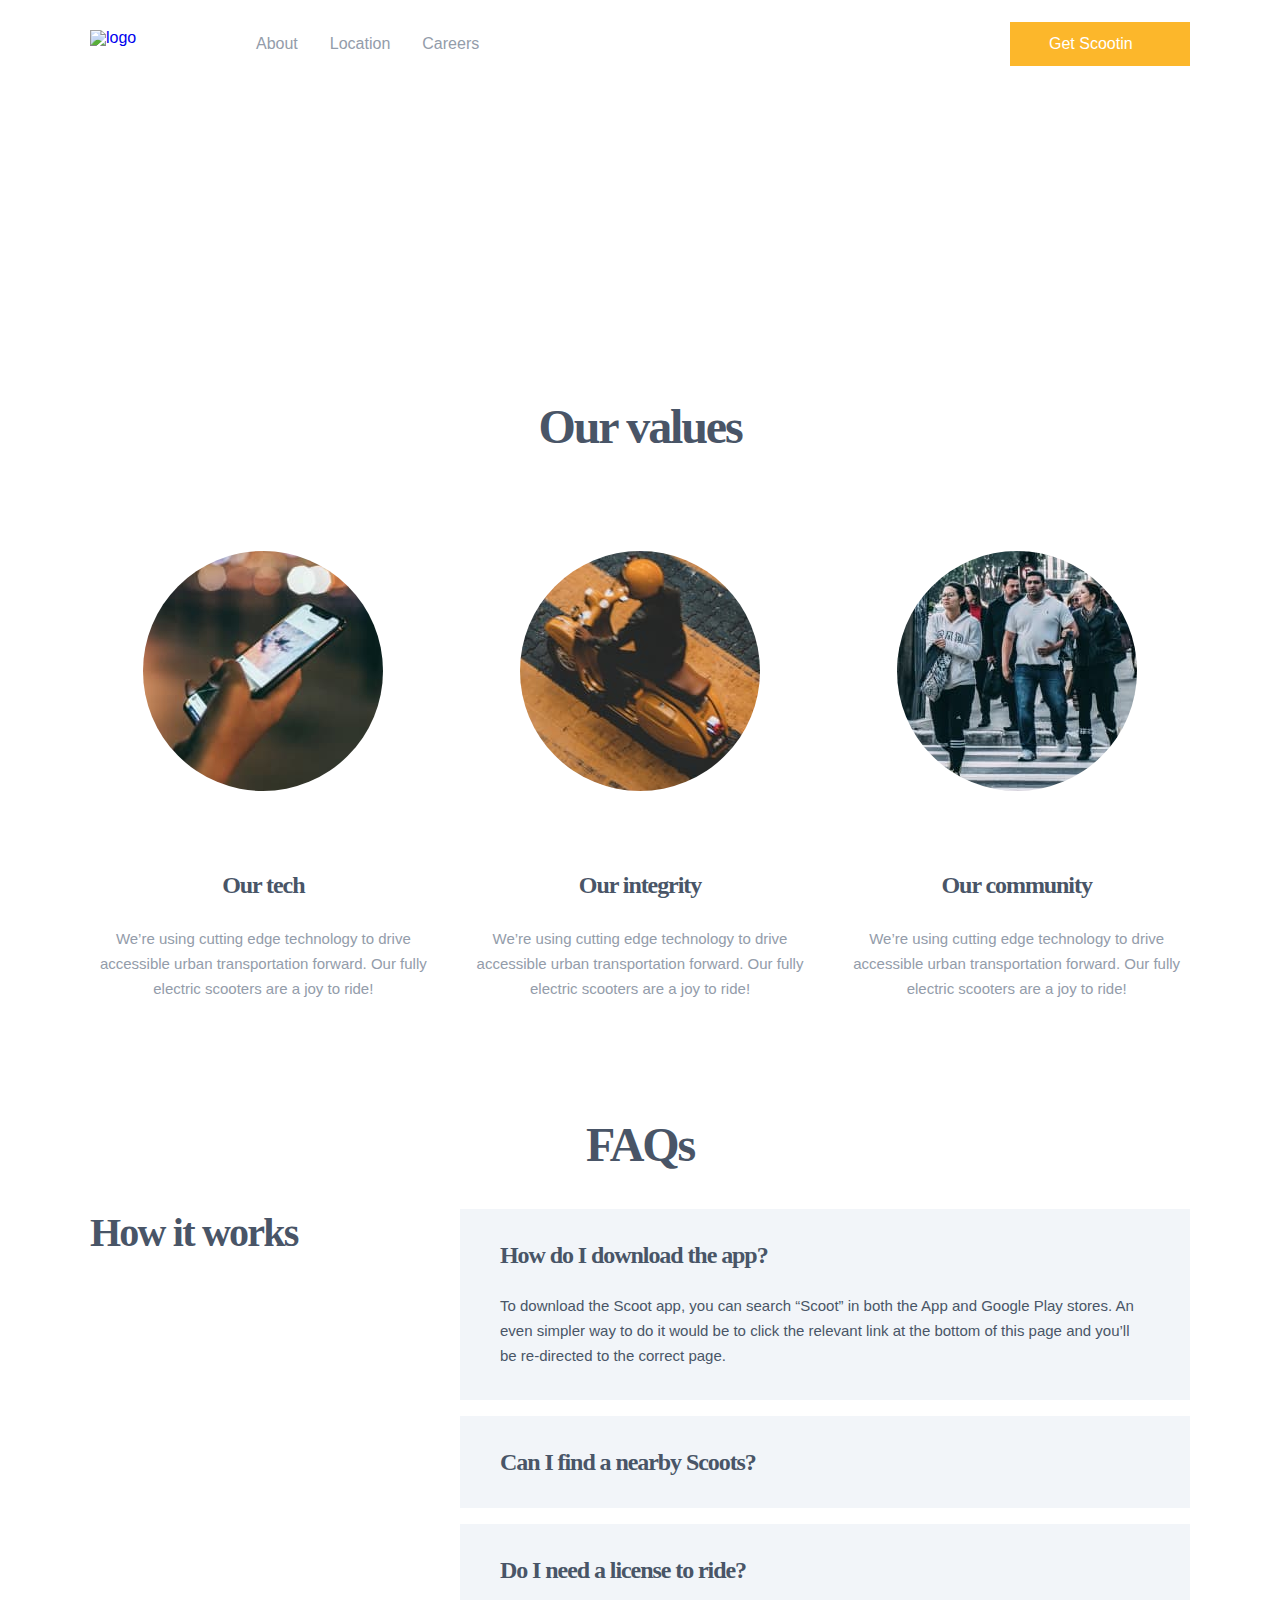
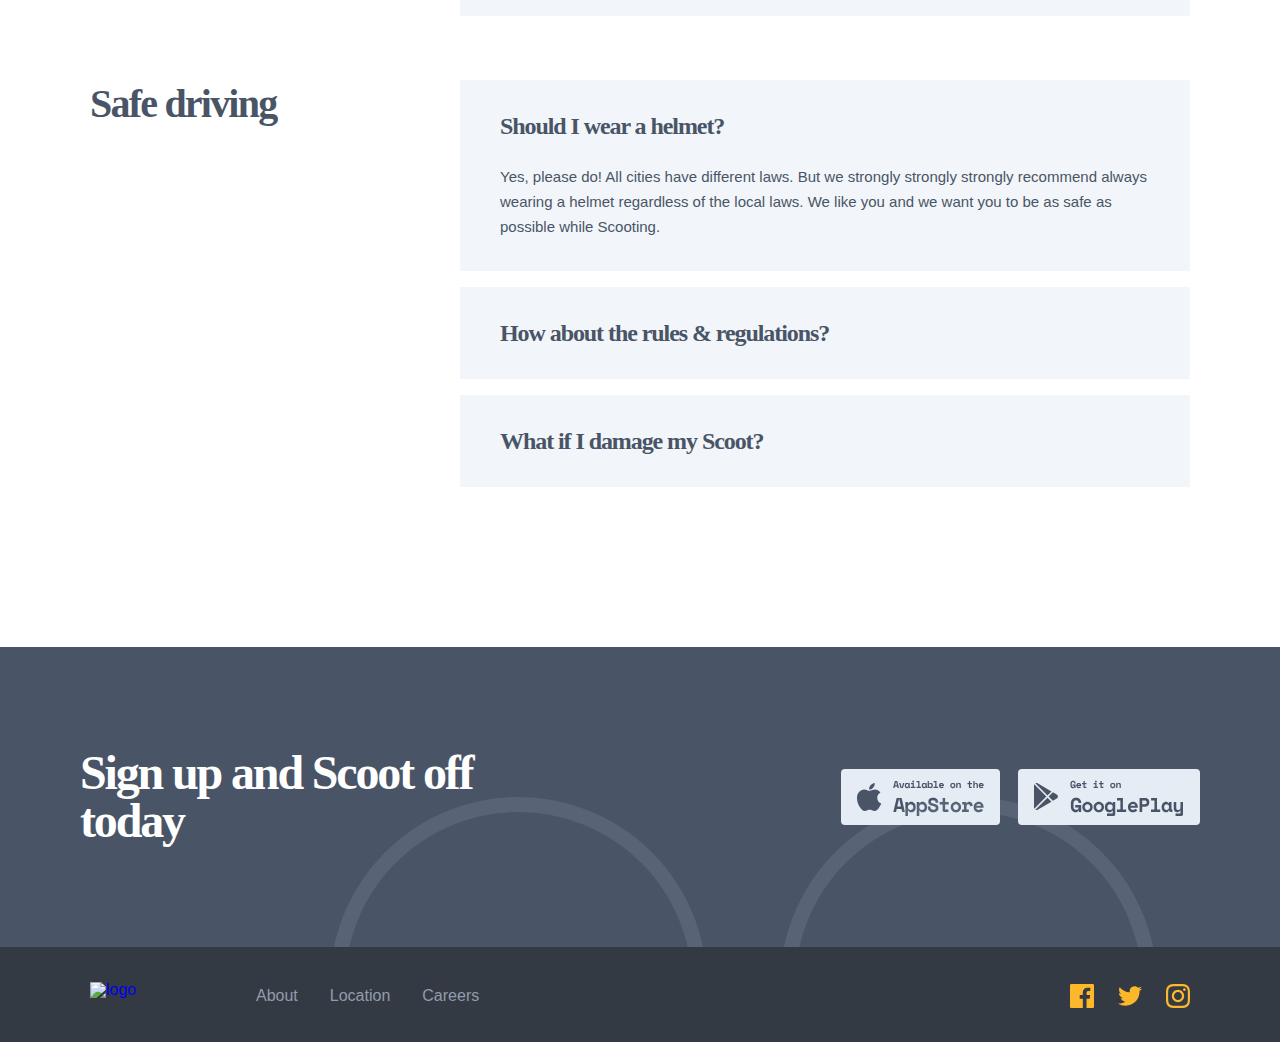
==== about.html @ bdb7fad6 "10fevral" ====
<!DOCTYPE html>
<html lang="en">

<head>
    <meta charset="UTF-8">
    <meta http-equiv="X-UA-Compatible" content="IE=edge">
    <meta name="viewport" content="width=device-width, initial-scale=1.0">
    <title>imtixon-2</title>
    <link rel="stylesheet" href="css/main.css">
</head>

<body>
    <header class="header container">
        <div class="header__container">
            <button class="burger" type="button"> <span>ddd</span></button>
            <a class="header__logo" href="index.html"><img src="img/logo.svg" alt="logo" width="108" height="28"></a>
            <nav class="nav header__nav">
                <ul class="nav__list">
                    <li class="nav__item">
                        <a class="nav__link" href="about.html">About</a>
                    </li>
                    <li class="nav__item">
                        <a class="nav__link" href="#">Location</a>
                    </li>
                    <li class="nav__item">
                        <a class="nav__link" href="">Careers</a>
                    </li>
                </ul>
            </nav>
            <a class="main-link header__link" href="#">Get Scootin</a>
        </div>
    </header>
    <main>
        <div class="about-intro">
            <div class="container">
                <h1 class="about-intro__tittle">About</h1>
            </div>
        </div>









        <section class="our-values">
            <div class="container">
                <h2 class="our-values__title">Our values</h2>
                <ul class="our-values__list">
                    <li class="our-values__item our-values__item--tech">
                        <img class="our-values__img" src="img/01.jpg" srcset="img/01@2x.jpg 2x, img/01.jpg 1x" alt="telefon" width="240" height="240">
                        <div class="our-values__wraper">
                            <h3 class="our-values__item-title">Our tech</h3>
                            <p class="our-values__item-text">We’re using cutting edge technology to drive accessible
                                urban
                                transportation forward. Our fully electric scooters are a joy to ride!</p>
                        </div>
                    </li>
                    <li class="our-values__item our-values__item--integrity">
                        <img class="our-values__img" src="img/02.jpg" srcset="img/02@2x.jpg 2x, img/02.jpg 1x" alt="scooter" width="240" height="240">
                        <div class="our-values__wraper">
                            <h3 class="our-values__item-title">Our integrity</h3>
                            <p class="our-values__item-text">We’re using cutting edge technology to drive accessible
                                urban
                                transportation forward. Our fully electric scooters are a joy to ride!</p>
                        </div>
                    </li>
                    <li class="our-values__item our-values__item--community">
                        <img class="our-values__img" src="img/03.jpg" srcset="img/03@2x.jpg 2x, img/03.jpg 1x" alt="jamoa" width="240" height="240">
                        <div class="our-values__wraper">
                            <h3 class="our-values__item-title">Our community</h3>
                            <p class="our-values__item-text">We’re using cutting edge technology to drive accessible
                                urban
                                transportation forward. Our fully electric scooters are a joy to ride!</p>
                        </div>
                    </li>
                </ul>
            </div>
        </section>
        <section class="faqs">
            <div class="container">
                <h2 class="faqs__title">FAQs</h2>
                <ul class="faqs__list">
                    <li class="faqs__item">
                        <h3 class="faqs__item-title">How it works</h3>
                        <div class="faqs__item-wrapper">
                            <button class="faqs__item-btn faqs__item-btn--opened">
                                <p class="faqs__item-btn-title">How do I download the app?</p>
                                <p class="faqs__item-btn-text">To download the Scoot app, you can search “Scoot” in both the App and Google Play stores. An even simpler way to do it would be to click the relevant link at the bottom of this page and you’ll be re-directed to the correct page.</p>
                            </button>
                            <button class="faqs__item-btn">
                                <p class="faqs__item-btn-title">Can I find a nearby Scoots?</p>
                                <p class="faqs__item-btn-text">To download the Scoot app, you can search “Scoot” in both the App and Google Play stores. An even simpler way to do it would be to click the relevant link at the bottom of this page and you’ll be re-directed to the correct page.</p>
                            </button>
                            <button class="faqs__item-btn">
                                <p class="faqs__item-btn-title">Do I need a license to ride?</p>
                                <p class="faqs__item-btn-text">To download the Scoot app, you can search “Scoot” in both the App and Google Play stores. An even simpler way to do it would be to click the relevant link at the bottom of this page and you’ll be re-directed to the correct page.</p>
                            </button>
                        </div>
                    </li>
                    <li class="faqs__item">
                        <h3 class="faqs__item-title">Safe driving</h3>
                        <div class="faqs__item-wrapper">
                            <button class="faqs__item-btn faqs__item-btn--opened">
                                <p class="faqs__item-btn-title">Should I wear a helmet?</p>
                                <p class="faqs__item-btn-text">Yes, please do! All cities have different laws. But we strongly strongly strongly recommend always wearing a helmet regardless of the local laws. We like you and we want you to be as safe as possible while Scooting.</p>
                            </button>
                            <button class="faqs__item-btn">
                                <p class="faqs__item-btn-title">How about the rules & regulations?</p>
                                <p class="faqs__item-btn-text">To download the Scoot app, you can search “Scoot” in both the App and Google Play stores. An even simpler way to do it would be to click the relevant link at the bottom of this page and you’ll be re-directed to the correct page.</p>
                            </button>
                            <button class="faqs__item-btn">
                                <p class="faqs__item-btn-title">What if I damage my Scoot?</p>
                                <p class="faqs__item-btn-text">To download the Scoot app, you can search “Scoot” in both the App and Google Play stores. An even simpler way to do it would be to click the relevant link at the bottom of this page and you’ll be re-directed to the correct page.</p>
                            </button>
                        </div>
                    </li>
                </ul>
            </div>
        </section>






        <section class="cta">
            <div class="container cta__container">
                <h2 class="cta__title">Sign up and Scoot off today</h2>
                <div class="cta__logo">
                    <a class="cta__logo-link" href="#"><img src="img/appstory.svg" alt="app story" width="159"
                            height="56"></a>
                    <a href="#"><img src="img/playmarket.svg" alt="play market" width="182" height="56"></a>
                </div>
            </div>
        </section>
    </main>
    <footer class="footer">
        <div class="container footer__container">
            <a href="index.html"><img src="img/logo.svg" alt="logo" width="108" height="28"></a>
            <nav class="nav">
                <ul class="nav__list footer__nav">
                    <li class="nav__item footer__nav-item">
                        <a class="nav__link" href="about.html" target="_blank">About</a>
                    </li>
                    <li class="nav__item footer__nav-item">
                        <a class="nav__link" href="#" target="_blank">Location</a>
                    </li>
                    <li class="nav__item footer__nav-item">
                        <a class="nav__link" href="#" target="_blank">Careers</a>
                    </li>
                </ul>
            </nav>
            <ul class="footer__list">
                <li class="footer__item"><a href="#" target="_blank"><img src="img/facebok.svg" alt="facebook"
                            width="24" height="24"></a></li>
                <li class="footer__item"><a href="#" target="_blank"><img src="img/twitter.svg" alt="twitter" width="24"
                            height="20"></a></li>
                <li class="footer__item"><a href="#" target="_blank"><img src="img/insta.svg" alt="instagram" width="24"
                            height="24"></a></li>
            </ul>
        </div>
    </footer>


    <script src="js/main.js"></script>
</body>

</html>
---- css/main.css ----
/*! normalize.css v8.0.1 | MIT License | github.com/necolas/normalize.css */
/* Document
   ========================================================================== */
/**
 * 1. Correct the line height in all browsers.
 * 2. Prevent adjustments of font size after orientation changes in iOS.
 */
html {
  line-height: 1.15;
  /* 1 */
  -webkit-text-size-adjust: 100%;
  /* 2 */
}

/* Sections
     ========================================================================== */
/**
   * Remove the margin in all browsers.
   */
body {
  margin: 0;
}

/**
   * Render the `main` element consistently in IE.
   */
main {
  display: block;
}

/**
   * Correct the font size and margin on `h1` elements within `section` and
   * `article` contexts in Chrome, Firefox, and Safari.
   */
h1 {
  font-size: 2em;
  margin: 0.67em 0;
}

/* Grouping content
     ========================================================================== */
/**
   * 1. Add the correct box sizing in Firefox.
   * 2. Show the overflow in Edge and IE.
   */
hr {
  -webkit-box-sizing: content-box;
          box-sizing: content-box;
  /* 1 */
  height: 0;
  /* 1 */
  overflow: visible;
  /* 2 */
}

/**
   * 1. Correct the inheritance and scaling of font size in all browsers.
   * 2. Correct the odd `em` font sizing in all browsers.
   */
pre {
  font-family: monospace, monospace;
  /* 1 */
  font-size: 1em;
  /* 2 */
}

/* Text-level semantics
     ========================================================================== */
/**
   * Remove the gray background on active links in IE 10.
   */
a {
  background-color: transparent;
}

/**
   * 1. Remove the bottom border in Chrome 57-
   * 2. Add the correct text decoration in Chrome, Edge, IE, Opera, and Safari.
   */
abbr[title] {
  border-bottom: none;
  /* 1 */
  text-decoration: underline;
  /* 2 */
  -webkit-text-decoration: underline dotted;
          text-decoration: underline dotted;
  /* 2 */
}

/**
   * Add the correct font weight in Chrome, Edge, and Safari.
   */
b,
strong {
  font-weight: bolder;
}

/**
   * 1. Correct the inheritance and scaling of font size in all browsers.
   * 2. Correct the odd `em` font sizing in all browsers.
   */
code,
kbd,
samp {
  font-family: monospace, monospace;
  /* 1 */
  font-size: 1em;
  /* 2 */
}

/**
   * Add the correct font size in all browsers.
   */
small {
  font-size: 80%;
}

/**
   * Prevent `sub` and `sup` elements from affecting the line height in
   * all browsers.
   */
sub,
sup {
  font-size: 75%;
  line-height: 0;
  position: relative;
  vertical-align: baseline;
}

sub {
  bottom: -0.25em;
}

sup {
  top: -0.5em;
}

/* Embedded content
     ========================================================================== */
/**
   * Remove the border on images inside links in IE 10.
   */
img {
  border-style: none;
}

/* Forms
     ========================================================================== */
/**
   * 1. Change the font styles in all browsers.
   * 2. Remove the margin in Firefox and Safari.
   */
button,
input,
optgroup,
select,
textarea {
  font-family: inherit;
  /* 1 */
  font-size: 100%;
  /* 1 */
  line-height: 1.15;
  /* 1 */
  margin: 0;
  /* 2 */
}

/**
   * Show the overflow in IE.
   * 1. Show the overflow in Edge.
   */
button,
input {
  /* 1 */
  overflow: visible;
}

/**
   * Remove the inheritance of text transform in Edge, Firefox, and IE.
   * 1. Remove the inheritance of text transform in Firefox.
   */
button,
select {
  /* 1 */
  text-transform: none;
}

/**
   * Correct the inability to style clickable types in iOS and Safari.
   */
button,
[type="button"],
[type="reset"],
[type="submit"] {
  -webkit-appearance: button;
}

/**
   * Remove the inner border and padding in Firefox.
   */
button::-moz-focus-inner,
[type="button"]::-moz-focus-inner,
[type="reset"]::-moz-focus-inner,
[type="submit"]::-moz-focus-inner {
  border-style: none;
  padding: 0;
}

/**
   * Restore the focus styles unset by the previous rule.
   */
button:-moz-focusring,
[type="button"]:-moz-focusring,
[type="reset"]:-moz-focusring,
[type="submit"]:-moz-focusring {
  outline: 1px dotted ButtonText;
}

/**
   * Correct the padding in Firefox.
   */
fieldset {
  padding: 0.35em 0.75em 0.625em;
}

/**
   * 1. Correct the text wrapping in Edge and IE.
   * 2. Correct the color inheritance from `fieldset` elements in IE.
   * 3. Remove the padding so developers are not caught out when they zero out
   *    `fieldset` elements in all browsers.
   */
legend {
  -webkit-box-sizing: border-box;
          box-sizing: border-box;
  /* 1 */
  color: inherit;
  /* 2 */
  display: table;
  /* 1 */
  max-width: 100%;
  /* 1 */
  padding: 0;
  /* 3 */
  white-space: normal;
  /* 1 */
}

/**
   * Add the correct vertical alignment in Chrome, Firefox, and Opera.
   */
progress {
  vertical-align: baseline;
}

/**
   * Remove the default vertical scrollbar in IE 10+.
   */
textarea {
  overflow: auto;
}

/**
   * 1. Add the correct box sizing in IE 10.
   * 2. Remove the padding in IE 10.
   */
[type="checkbox"],
[type="radio"] {
  -webkit-box-sizing: border-box;
          box-sizing: border-box;
  /* 1 */
  padding: 0;
  /* 2 */
}

/**
   * Correct the cursor style of increment and decrement buttons in Chrome.
   */
[type="number"]::-webkit-inner-spin-button,
[type="number"]::-webkit-outer-spin-button {
  height: auto;
}

/**
   * 1. Correct the odd appearance in Chrome and Safari.
   * 2. Correct the outline style in Safari.
   */
[type="search"] {
  -webkit-appearance: textfield;
  /* 1 */
  outline-offset: -2px;
  /* 2 */
}

/**
   * Remove the inner padding in Chrome and Safari on macOS.
   */
[type="search"]::-webkit-search-decoration {
  -webkit-appearance: none;
}

/**
   * 1. Correct the inability to style clickable types in iOS and Safari.
   * 2. Change font properties to `inherit` in Safari.
   */
::-webkit-file-upload-button {
  -webkit-appearance: button;
  /* 1 */
  font: inherit;
  /* 2 */
}

/* Interactive
     ========================================================================== */
/*
   * Add the correct display in Edge, IE 10+, and Firefox.
   */
details {
  display: block;
}

/*
   * Add the correct display in all browsers.
   */
summary {
  display: list-item;
}

/* Misc
     ========================================================================== */
/**
   * Add the correct display in IE 10+.
   */
template {
  display: none;
}

/**
   * Add the correct display in IE 10.
   */
[hidden] {
  display: none;
}

/* space-mono-700 - latin */
@font-face {
  font-family: 'Space Mono';
  font-style: normal;
  font-weight: 700;
  font-display: swap;
  src: url("../fonts/space-mono-v10-latin-700.woff2") format("woff2"), url("../fonts/space-mono-v10-latin-700.woff") format("woff");
  /* Chrome 6+, Firefox 3.6+, IE 9+, Safari 5.1+ */
}

/* lexend-deca-regular - latin */
@font-face {
  font-family: 'Lexend Deca';
  font-style: normal;
  font-weight: 400;
  font-display: swap;
  src: url("../fonts/lexend-deca-v15-latin-regular.woff2") format("woff2"), url("../fonts/lexend-deca-v15-latin-regular.woff") format("woff");
  /* Chrome 6+, Firefox 3.6+, IE 9+, Safari 5.1+ */
}

* {
  padding: 0;
  margin: 0;
  -webkit-box-sizing: border-box;
          box-sizing: border-box;
}

body {
  font-family: "Lexend Deca", Arial, Helvetica, sans-serif;
  font-weight: 400;
  line-height: 1;
}

img {
  max-width: 100%;
  display: block;
}

a {
  text-decoration: none;
}

.visually-hidden {
  position: absolute;
  white-space: nowrap;
  width: 1px;
  height: 1px;
  overflow: hidden;
  border: 0;
  padding: 0;
  clip: rect(0 0 0 0);
  -webkit-clip-path: inset(50%);
          clip-path: inset(50%);
  margin: -1px;
}

.container {
  margin: 0 auto;
  max-width: 1120px;
  padding: 0 10px;
}

.main-link {
  min-width: 180px;
  color: #FFFFFF;
  padding: 11px 36px;
  background-color: #fcb72b;
  display: inline-block;
  border: 3px solid #FCB72B;
}

.main-link:hover {
  background-color: #fff;
  color: #FCB72B;
}

.header__container {
  display: -webkit-box;
  display: -ms-flexbox;
  display: flex;
  -webkit-box-align: center;
      -ms-flex-align: center;
          align-items: center;
  padding-top: 22px;
  padding-bottom: 21px;
}

.header__link {
  margin-left: auto;
}

.burger {
  display: none;
  background-color: aqua;
}

@media only screen and (max-width: 767px) {
  .header__container {
    padding-bottom: 22px;
  }
  .header__nav {
    display: none;
  }
  .burger {
    display: block;
  }
  .header__link {
    display: none;
  }
  .header__logo {
    margin: 0 auto;
  }
}

.nav__list {
  margin: 0;
  padding: 0;
  list-style: none;
  margin-left: 58px;
  display: -webkit-box;
  display: -ms-flexbox;
  display: flex;
  -webkit-box-align: center;
      -ms-flex-align: center;
          align-items: center;
}

.nav__item {
  margin-right: 32px;
}

.nav__item:last-child {
  margin-right: 0;
}

.nav__link {
  color: #939CAA;
}

.nav__link:hover {
  color: #FCB72B;
}

.intro {
  padding: 153px 0;
  background-image: url("../img/intro.jpg");
  max-width: 1440px;
  height: 650px;
  background-repeat: no-repeat;
  background-size: cover;
  background-position: center center;
  margin: 0 auto;
  position: relative;
}

@media only screen and (-webkit-min-device-pixel-ratio: 2), only screen and (min--moz-device-pixel-ratio: 2), only screen and (min-device-pixel-ratio: 2), only screen and (min-resolution: 192dpi), only screen and (min-resolution: 2dppx) {
  .intro {
    background-image: url("../img/intro2x.jpg");
  }
}

.intro__title {
  font-family: "Space Mono";
  font-style: normal;
  font-weight: bold;
  font-size: 56px;
  line-height: 56px;
  letter-spacing: -2.5px;
  color: #FFFFFF;
  width: 500px;
}

.intro-wrapper {
  padding-left: 95px;
}

.intro__text {
  font-size: 15px;
  line-height: 25px;
  color: #FFFFFF;
  width: 405px;
  margin: 40px 0;
  display: -webkit-box;
  display: -ms-flexbox;
  display: flex;
}

.intro__text::after {
  background-image: url("../img/intro-chiziq.svg");
  background-repeat: no-repeat;
  content: "";
  height: 15px;
  width: 202px;
  display: block;
  position: absolute;
  left: 0;
  top: 353px;
}

.intro__text::before {
  background-image: url("../img/intro-strelka.svg");
  background-repeat: no-repeat;
  content: "";
  height: 150px;
  width: 450px;
  display: block;
  position: absolute;
  left: 705px;
  top: 353px;
}

.intro__link:hover {
  background-color: transparent;
}

@media only screen and (max-width: 1119px) {
  .intro {
    padding-top: 137px;
    padding-bottom: 217px;
    background-image: url("../img/intro-tablet.jpg");
  }
}

@media only screen and (max-width: 1119px) and (-webkit-min-device-pixel-ratio: 2), only screen and (max-width: 1119px) and (min--moz-device-pixel-ratio: 2), only screen and (max-width: 1119px) and (min-device-pixel-ratio: 2), only screen and (max-width: 1119px) and (min-resolution: 192dpi), only screen and (max-width: 1119px) and (min-resolution: 2dppx) {
  .intro {
    background-image: url("../intro-tablet@2x.jpg");
  }
}

@media only screen and (max-width: 1119px) {
  .intro__title {
    text-align: center;
    margin: 0 auto;
  }
  .intro__text {
    padding: 0;
    text-align: center;
    width: 573px;
    margin: 24px 0 32px 0;
  }
  .intro__text::after {
    display: none;
  }
  .intro__text::before {
    left: -127px;
    top: 473px;
  }
}

@media only screen and (max-width: 767px) {
  .intro {
    padding-top: 115px;
    padding-bottom: 179px;
    background-image: url("../img/intro-mobile.jpg");
  }
}

@media only screen and (max-width: 767px) and (-webkit-min-device-pixel-ratio: 2), only screen and (max-width: 767px) and (min--moz-device-pixel-ratio: 2), only screen and (max-width: 767px) and (min-device-pixel-ratio: 2), only screen and (max-width: 767px) and (min-resolution: 192dpi), only screen and (max-width: 767px) and (min-resolution: 2dppx) {
  .intro {
    background-image: url("../img/intro-mobile@2x.jpg");
  }
}

@media only screen and (max-width: 767px) {
  .intro__title {
    font-size: 40px;
    line-height: 40px;
    width: 311px;
  }
  .intro__text {
    width: 311px;
  }
  .intro__text::before {
    left: -300px;
  }
}

.guide {
  padding-top: 160px;
  padding-bottom: 140px;
  position: relative;
  max-width: 1440px;
}

.guide__list {
  margin: 0;
  padding: 0;
  list-style: none;
  display: -webkit-box;
  display: -ms-flexbox;
  display: flex;
  -webkit-box-pack: justify;
      -ms-flex-pack: justify;
          justify-content: space-between;
}

.guide__list::after {
  border: 15px solid #E5ECF4;
  background-color: #E5ECF4;
  display: block;
  height: 1px;
  width: 65%;
  content: "";
  position: absolute;
  z-index: -1;
  top: 188px;
  left: 0;
}

.guide__item {
  width: 350px;
  padding-top: 136px;
  position: relative;
}

.guide__item::before {
  width: 96px;
  height: 96px;
  border-radius: 50%;
  background-color: #fcb72b;
  content: "";
  display: block;
  background-position: center center;
  background-repeat: no-repeat;
  position: absolute;
  top: 0;
  left: 0;
}

.guide__item--app::before {
  background-image: url("../img/guide1.svg");
}

.guide__item--scooter::before {
  background-image: url("../img/guide2.svg");
}

.guide__item--ride::before {
  background-image: url("../img/guide3.svg");
}

.guide__item-title {
  font-family: "Space Mono";
  font-style: normal;
  font-weight: bold;
  font-size: 24px;
  line-height: 28px;
  letter-spacing: -1.07143px;
  color: #495567;
  margin-bottom: 27px;
}

.guide__item-text {
  font-size: 15px;
  line-height: 25px;
  color: #939CAA;
}

@media only screen and (max-width: 1119px) {
  .guide {
    padding-top: 122px;
    padding-bottom: 92px;
  }
  .guide__list {
    -webkit-box-orient: vertical;
    -webkit-box-direction: normal;
        -ms-flex-direction: column;
            flex-direction: column;
    -webkit-box-pack: center;
        -ms-flex-pack: center;
            justify-content: center;
    -ms-flex-line-pack: start;
        align-content: start;
    padding: 0 58px;
  }
  .guide__list::after {
    width: 1px;
    height: 512px;
    top: 0;
    left: calc(50% - 254px);
  }
  .guide__item {
    padding: 0;
    margin: 0;
    width: 573px;
    margin: 0 auto 40px auto;
    padding-left: 175px;
  }
  .guide__item:last-child {
    margin-bottom: 0;
  }
}

@media only screen and (max-width: 767px) {
  .guide__list {
    text-align: center;
    padding: 0;
  }
  .guide__list::after {
    display: none;
  }
  .guide {
    padding-top: 120px;
    padding-bottom: 83px;
  }
  .guide__item {
    padding: 0;
    margin-bottom: 48px;
    width: 311px;
    padding-top: 120px;
    background-position: center top;
  }
  .guide__item::before {
    left: calc(50% - 48px);
  }
}

.our-values {
  padding-top: 78px;
  padding-bottom: 120px;
}

.our-values__title {
  text-align: center;
  font-family: "Space Mono";
  font-style: normal;
  font-weight: bold;
  font-size: 48px;
  line-height: 48px;
  letter-spacing: -2.14286px;
  color: #495567;
}

.our-values__list {
  display: -webkit-box;
  display: -ms-flexbox;
  display: flex;
  -webkit-box-pack: center;
      -ms-flex-pack: center;
          justify-content: center;
  list-style: none;
  margin-top: 100px;
}

.our-values__item {
  text-align: center;
  width: 350px;
  margin-right: 30px;
  position: relative;
}

.our-values__item:last-child {
  margin-right: 0;
}

.our-values__item::after {
  content: "";
  width: 96px;
  height: 96px;
  display: block;
  background-repeat: no-repeat;
  background-position: center center;
  position: absolute;
  top: 192px;
  left: calc(50% - 48px);
}

.our-values__item--tech::after {
  background-image: url("../img/01.svg");
}

.our-values__item--integrity::after {
  background-image: url("../img/02.svg");
}

.our-values__item--community::after {
  background-image: url("../img/03.svg");
}

.our-values__img {
  border-radius: 50%;
  margin: 0 auto;
}

.our-values__item-title {
  font-family: "Space Mono";
  font-style: normal;
  font-weight: bold;
  font-size: 24px;
  line-height: 28px;
  letter-spacing: -1.07143px;
  color: #495567;
  margin-bottom: 27px;
  margin-top: 80px;
}

.our-values__item-text {
  font-size: 15px;
  line-height: 25px;
  color: #939CAA;
}

@media only screen and (max-width: 1119px) {
  .our-values {
    padding-top: 120px;
  }
  .our-values__list {
    -webkit-box-orient: vertical;
    -webkit-box-direction: normal;
        -ms-flex-direction: column;
            flex-direction: column;
    -webkit-box-align: center;
        -ms-flex-align: center;
            align-items: center;
  }
  .our-values__item {
    width: 457px;
    margin-right: 0;
    margin-bottom: 40px;
  }
  .our-values__item:last-child {
    margin-bottom: 0;
  }
}

@media only screen and (max-width: 767px) {
  .our-values {
    padding-bottom: 145px;
  }
  .our-values__item {
    width: 311px;
  }
}

.faqs {
  padding-bottom: 160px;
}

.faqs__title {
  text-align: center;
  margin-bottom: 40px;
  font-family: Space Mono;
  font-style: normal;
  font-weight: bold;
  font-size: 48px;
  line-height: 48px;
  letter-spacing: -2.14286px;
  color: #495567;
}

.faqs__list {
  list-style: none;
}

.faqs__item {
  display: -webkit-box;
  display: -ms-flexbox;
  display: flex;
  margin-bottom: 64px;
}

.faqs__item:last-child {
  margin-bottom: 0;
}

.faqs__item-title {
  font-family: "Space Mono";
  font-style: normal;
  font-weight: bold;
  font-size: 40px;
  line-height: 48px;
  letter-spacing: -1.78571px;
  color: #495567;
  width: 350px;
  margin-right: 30px;
}

.faqs__item-btn {
  display: block;
  border: none;
  text-align: left;
  width: 730px;
  padding: 32px 40px;
  background-color: #F2F5F9;
  margin-bottom: 16px;
  position: relative;
}

.faqs__item-btn:last-child {
  margin-bottom: 0;
}

.faqs__item-btn::after {
  content: "";
  width: 25px;
  height: 20px;
  background-image: url("../img/pastga.svg");
  background-repeat: no-repeat;
  background-position: center center;
  position: absolute;
  top: calc(50% - 10px);
  right: 40px;
}

.faqs__item-btn-title {
  font-family: "Space Mono";
  font-style: normal;
  font-weight: bold;
  font-size: 24px;
  line-height: 28px;
  letter-spacing: -1.07143px;
  color: #495567;
}

.faqs__item-btn-text {
  display: none;
  font-size: 15px;
  line-height: 25px;
  color: #495567;
}

.faqs__item-btn--opened .faqs__item-btn-title {
  margin-bottom: 24px;
}

.faqs__item-btn--opened::after {
  background-image: url("../img/tepaga.svg");
  top: 32px;
}

.faqs__item-btn--opened .faqs__item-btn-text {
  display: block;
}

@media only screen and (max-width: 1119px) {
  .faqs__item {
    -webkit-box-orient: vertical;
    -webkit-box-direction: normal;
        -ms-flex-direction: column;
            flex-direction: column;
    -webkit-box-pack: center;
        -ms-flex-pack: center;
            justify-content: center;
    -webkit-box-align: center;
        -ms-flex-align: center;
            align-items: center;
  }
  .faqs__item-title {
    text-align: center;
    margin-bottom: 32px;
  }
}

@media only screen and (max-width: 767px) {
  .faqs__item-btn {
    width: 311px;
    padding: 32px;
  }
  .faqs__item-btn::after {
    right: 32px;
  }
  .faqs__item-btn-title {
    font-size: 18px;
    line-height: 24px;
  }
  .faqs__item-btn-text {
    font-size: 15px;
    line-height: 25px;
  }
}

.about-intro {
  background-image: url("../img/about-intro.jpg");
  background-repeat: no-repeat;
  max-width: 1440px;
  height: 200px;
  margin: 0 auto;
  background-position: center center;
  background-size: cover;
}

@media only screen and (-webkit-min-device-pixel-ratio: 2), only screen and (min--moz-device-pixel-ratio: 2), only screen and (min-device-pixel-ratio: 2), only screen and (min-resolution: 192dpi), only screen and (min-resolution: 2dppx) {
  .about-intro {
    background-image: url("../img/about-intro2x.jpg");
  }
}

.about-intro__tittle {
  font-family: "Space Mono";
  font-style: normal;
  font-weight: bold;
  font-size: 56px;
  line-height: 56px;
  letter-spacing: -2.5px;
  color: #FFFFFF;
  padding: 72px 0;
}

@media only screen and (max-width: 1119px) {
  .about-intro {
    background-image: url("../img/about-intro-tablet.jpg");
  }
}

@media only screen and (max-width: 1119px) and (-webkit-min-device-pixel-ratio: 2), only screen and (max-width: 1119px) and (min--moz-device-pixel-ratio: 2), only screen and (max-width: 1119px) and (min-device-pixel-ratio: 2), only screen and (max-width: 1119px) and (min-resolution: 192dpi), only screen and (max-width: 1119px) and (min-resolution: 2dppx) {
  .about-intro {
    background-image: url("../img/about-intro-tablet2x.jpg");
  }
}

@media only screen and (max-width: 767px) {
  .about-intro {
    background-image: url("../img/about-intro-mobile.jpg");
  }
}

@media only screen and (max-width: 767px) and (-webkit-min-device-pixel-ratio: 2), only screen and (max-width: 767px) and (min--moz-device-pixel-ratio: 2), only screen and (max-width: 767px) and (min-device-pixel-ratio: 2), only screen and (max-width: 767px) and (min-resolution: 192dpi), only screen and (max-width: 767px) and (min-resolution: 2dppx) {
  .about-intro {
    background-image: url("../img/about-intro-mobile@2x.jpg");
  }
}

@media only screen and (max-width: 767px) {
  .about-intro__tittle {
    padding: 60px 0;
    text-align: center;
  }
}

.cta {
  background-color: #495567;
  position: relative;
}

.cta__container {
  padding: 102px 0;
  display: -webkit-box;
  display: -ms-flexbox;
  display: flex;
  -webkit-box-align: center;
      -ms-flex-align: center;
          align-items: center;
  position: relative;
  overflow: hidden;
}

.cta__container::after {
  content: "";
  width: 347px;
  height: 347px;
  border: 15px solid rgba(229, 236, 244, 0.1);
  -webkit-transform: matrix(-1, 0, 0, 1, 0, 0);
          transform: matrix(-1, 0, 0, 1, 0, 0);
  border-radius: 50%;
  position: absolute;
  top: 50%;
  left: 250px;
}

.cta__container::before {
  content: "";
  width: 347px;
  height: 347px;
  border: 15px solid rgba(229, 236, 244, 0.1);
  -webkit-transform: matrix(-1, 0, 0, 1, 0, 0);
          transform: matrix(-1, 0, 0, 1, 0, 0);
  border-radius: 50%;
  position: absolute;
  top: 50%;
  left: 700px;
}

.cta__title {
  font-family: Space Mono;
  font-style: normal;
  font-weight: bold;
  font-size: 48px;
  line-height: 48px;
  letter-spacing: -2.14286px;
  color: #FFFFFF;
  width: 415px;
}

.cta__logo {
  margin-left: auto;
  display: -webkit-box;
  display: -ms-flexbox;
  display: flex;
}

.cta__logo-link {
  margin-right: 18px;
}

.cta__inner {
  display: block;
  width: 347px;
  height: 347px;
  background-color: #E5ECF4;
  mix-blend-mode: normal;
  opacity: 0.1;
  -webkit-transform: matrix(-1, 0, 0, 1, 0, 0);
          transform: matrix(-1, 0, 0, 1, 0, 0);
  border-radius: 50%;
  position: absolute;
  bottom: calc(50% - 347px);
  left: calc(100% -150px);
}

@media only screen and (max-width: 1119px) {
  .cta__container {
    padding-top: 62px;
    padding-bottom: 62px;
    -webkit-box-orient: vertical;
    -webkit-box-direction: normal;
        -ms-flex-direction: column;
            flex-direction: column;
    -webkit-box-pack: center;
        -ms-flex-pack: center;
            justify-content: center;
  }
  .cta__logo {
    margin: 0;
    margin-top: 40px;
  }
  .cta__title {
    text-align: center;
  }
}

@media only screen and (max-width: 767px) {
  .cta__container {
    padding-top: 88px;
    padding-bottom: 88px;
  }
  .cta__title {
    width: 311px;
    font-size: 32px;
    line-height: 32px;
  }
}

.footer {
  padding-top: 35px;
  padding-bottom: 32px;
  background-color: #333a44;
}

.footer__container {
  display: -webkit-box;
  display: -ms-flexbox;
  display: flex;
  -webkit-box-align: center;
      -ms-flex-align: center;
          align-items: center;
}

.footer__list {
  margin: 0;
  padding: 0;
  list-style: none;
  margin-left: auto;
  display: -webkit-box;
  display: -ms-flexbox;
  display: flex;
  -webkit-box-align: center;
      -ms-flex-align: center;
          align-items: center;
}

.footer__item {
  margin-right: 24px;
}

.footer__item:last-child {
  margin-right: 0;
}

@media only screen and (max-width: 767px) {
  .footer {
    padding-top: 64px;
    padding-bottom: 88px;
  }
  .footer__container {
    -webkit-box-orient: vertical;
    -webkit-box-direction: normal;
        -ms-flex-direction: column;
            flex-direction: column;
    -webkit-box-pack: center;
        -ms-flex-pack: center;
            justify-content: center;
  }
  .footer__list {
    margin: 0;
  }
  .footer__nav {
    -webkit-box-orient: vertical;
    -webkit-box-direction: normal;
        -ms-flex-direction: column;
            flex-direction: column;
    -webkit-box-pack: center;
        -ms-flex-pack: center;
            justify-content: center;
    -webkit-box-align: center;
        -ms-flex-align: center;
            align-items: center;
    margin-left: 0;
    text-align: center;
    margin-bottom: 85px;
    margin-top: 41px;
  }
  .footer__nav-item {
    margin-right: 0;
    margin-bottom: 16px;
  }
  .footer__nav-item:last-child {
    margin-bottom: 0;
  }
}
/*# sourceMappingURL=main.css.map */
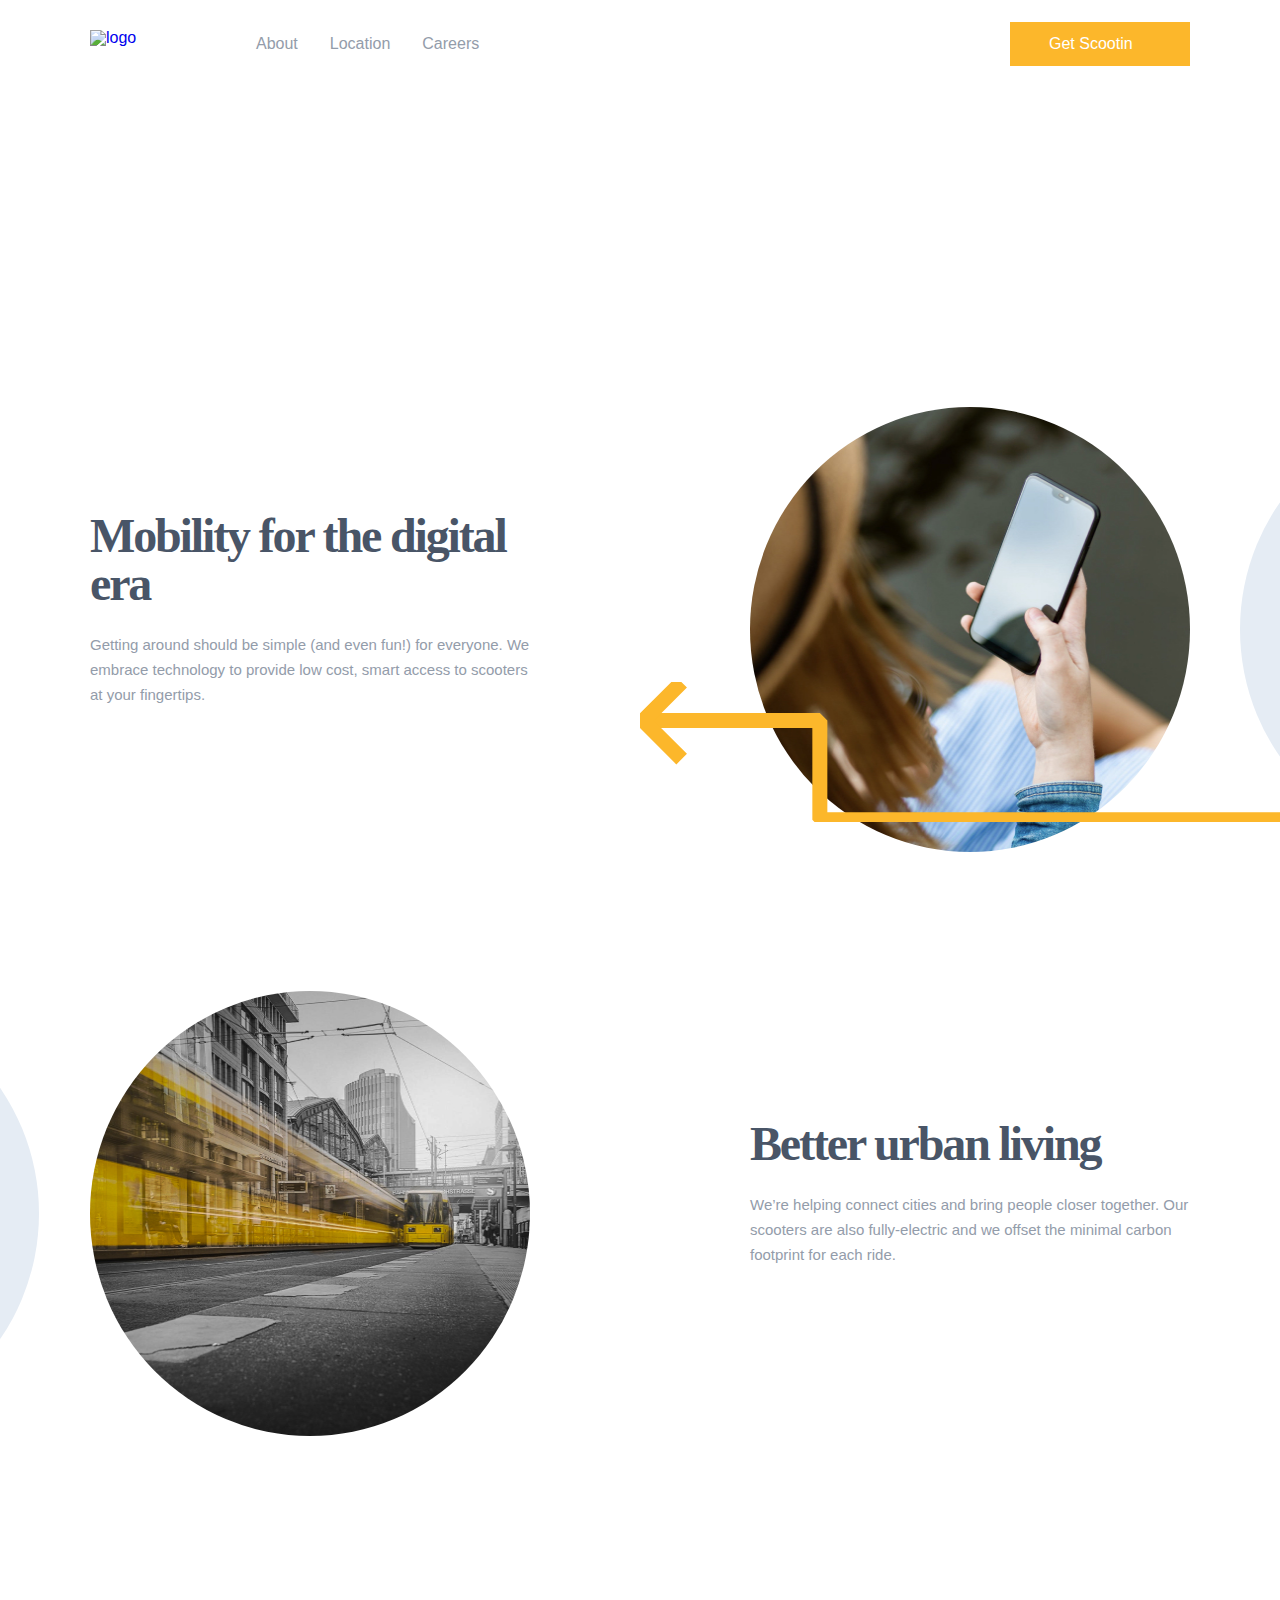
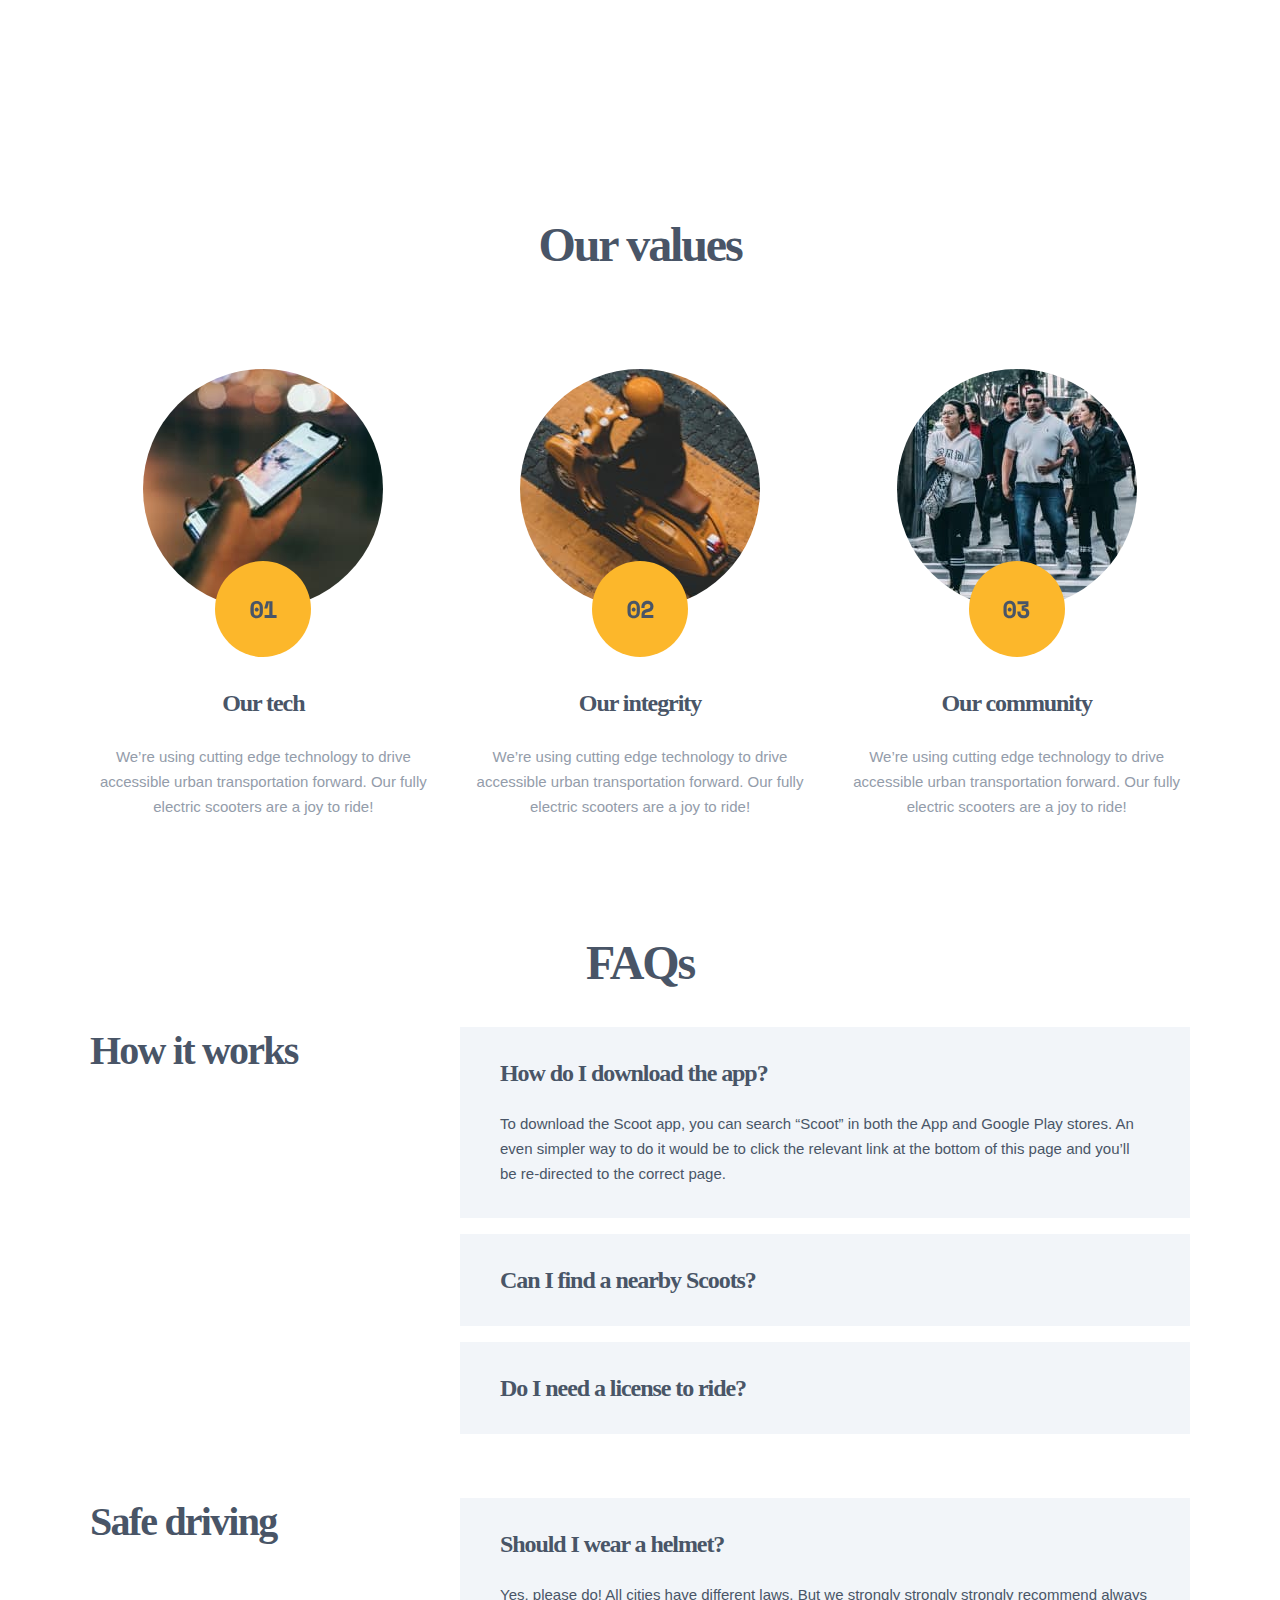
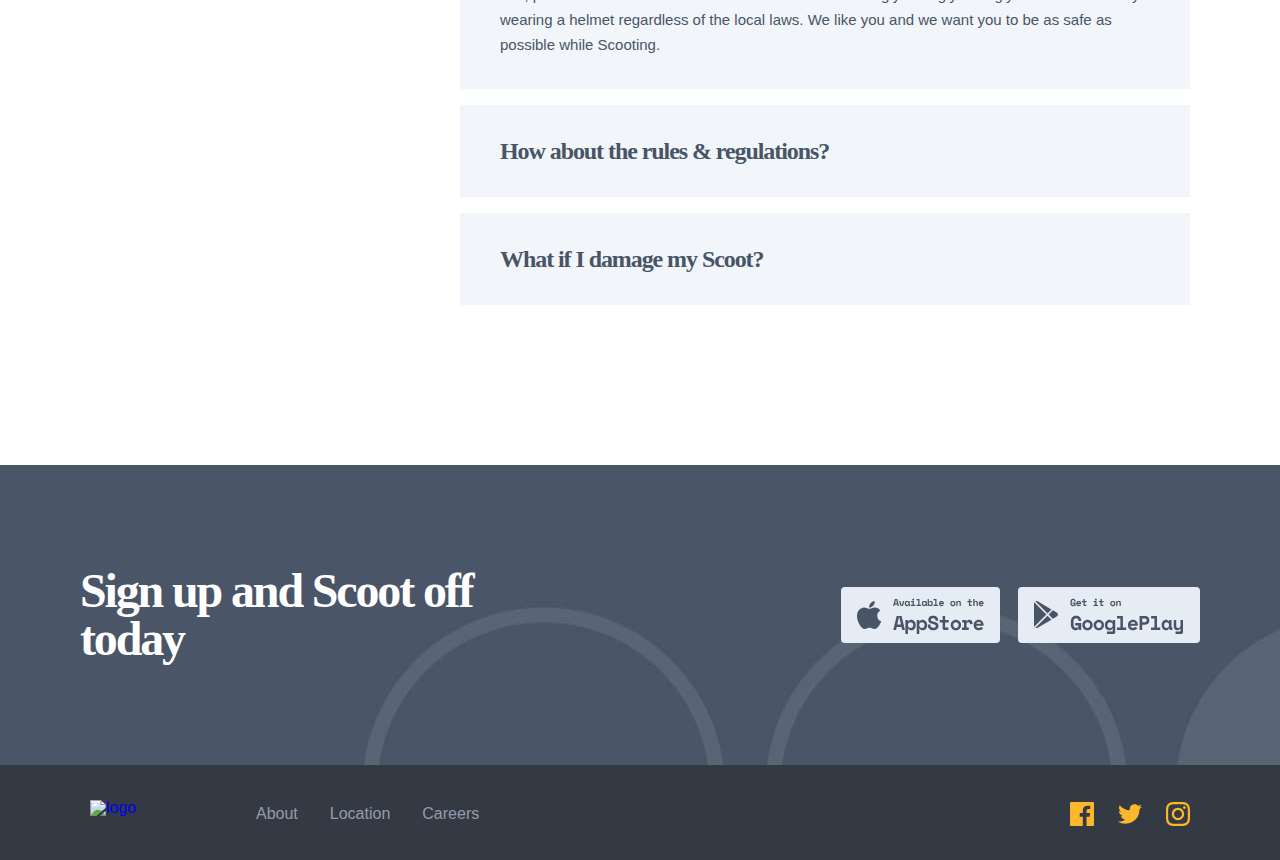
==== commit f1dc3846: "11" ====
--- a/about.html
+++ b/about.html
@@ -12,9 +12,9 @@
 <body>
     <header class="header container">
         <div class="header__container">
-            <button class="burger" type="button"> <span>ddd</span></button>
+            <button class="burger" type="button"> <span class="burger__inner"></span></button>
             <a class="header__logo" href="index.html"><img src="img/logo.svg" alt="logo" width="108" height="28"></a>
-            <nav class="nav header__nav">
+            <nav class="nav header__nav header__nav--opened">
                 <ul class="nav__list">
                     <li class="nav__item">
                         <a class="nav__link" href="about.html">About</a>
@@ -36,7 +36,30 @@
                 <h1 class="about-intro__tittle">About</h1>
             </div>
         </div>
-
+        <section class="benifits benifits--about container">
+            <h2 class="visually-hidden">benifits</h2>
+            <ul class="benifits__list">
+            <li class="benifits__item benifits__item--mobility">
+                <picture>
+                    <img class="benifits__img" src="img/about-benifits1.jpg" alt="telefonli qiz" width="445" height="445">
+                </picture>
+                <div class="benifits__wrapper">
+                    <h3 class="benifits__title">Mobility for the digital era</h3>
+                    <p class="benifits__text">Getting around should be simple (and even fun!) for everyone. We embrace technology to provide low cost, smart access to scooters at your fingertips.</p>
+                </div>
+            </li>
+            <li class="benifits__item benifits__item--better">
+                <picture>
+                    <img class="benifits__img" src="img/trassa.jpg" alt="manzali joy" width="445" height="445">
+                </picture>
+                <div class="benifits__wrapper">
+                    <h3 class="benifits__title">Better urban living</h3>
+                    <p class="benifits__text">We’re helping connect cities and bring people closer together. Our scooters are also fully-electric and we offset the minimal carbon footprint for each ride.</p>
+                </div>
+            </li>
+        </ul>
+        </section>
+        
 
 
 
--- a/css/main.css
+++ b/css/main.css
@@ -403,6 +403,109 @@
   padding: 0 10px;
 }
 
+.burger {
+  padding: 0;
+  border: none;
+  width: 20px;
+  height: 15px;
+  background-color: #fff;
+  -webkit-transition: 0.3s ease all;
+  transition: 0.3s ease all;
+  display: none;
+}
+
+.burger::after, .burger::before, .burger__inner {
+  content: "";
+  display: block;
+  width: 100%;
+  height: 3px;
+  background-color: #fcb72b;
+}
+
+.burger__inner {
+  margin: 3px 0;
+}
+
+.burger--opened .burger__inner {
+  display: none;
+}
+
+.burger--opened {
+  position: relative;
+}
+
+.burger--opened::before, .burger--opened::after {
+  position: absolute;
+  left: 50%;
+  top: 50%;
+}
+
+.burger--opened::after {
+  -webkit-transform: translate(-50%, -50%) rotate(45deg);
+          transform: translate(-50%, -50%) rotate(45deg);
+}
+
+.burger--opened::before {
+  -webkit-transform: translate(-50%, -50%) rotate(-45deg);
+          transform: translate(-50%, -50%) rotate(-45deg);
+}
+
+.burger__header {
+  padding: 0;
+  border: none;
+  width: 20px;
+  height: 15px;
+  background-color: #fff;
+  -webkit-transition: 0.3s ease all;
+  transition: 0.3s ease all;
+  display: none;
+}
+
+.burger__header::after, .burger__header::before, .burger__header-inner {
+  content: "";
+  display: block;
+  width: 100%;
+  height: 3px;
+  background-color: #fcb72b;
+}
+
+.burger__header-inner {
+  margin: 3px 0;
+}
+
+.burger__header--opened .burger__header-inner {
+  display: none;
+}
+
+.burger__header--opened {
+  position: relative;
+}
+
+.burger__header--opened::before, .burger__header--opened::after {
+  position: absolute;
+  left: 50%;
+  top: 50%;
+}
+
+.burger__header--opened::after {
+  -webkit-transform: translate(-50%, -50%) rotate(45deg);
+          transform: translate(-50%, -50%) rotate(45deg);
+}
+
+.burger__header--opened::before {
+  -webkit-transform: translate(-50%, -50%) rotate(-45deg);
+          transform: translate(-50%, -50%) rotate(-45deg);
+}
+
+@media only screen and (max-width: 767px) {
+  .burger {
+    display: block;
+  }
+  .burger__header {
+    display: block;
+  }
+}
+
 .main-link {
   min-width: 180px;
   color: #FFFFFF;
@@ -430,11 +533,6 @@
 
 .header__link {
   margin-left: auto;
-}
-
-.burger {
-  display: none;
-  background-color: aqua;
 }
 
 @media only screen and (max-width: 767px) {
@@ -487,6 +585,7 @@
 .intro {
   padding: 153px 0;
   background-image: url("../img/intro.jpg");
+  background-size: cover;
   max-width: 1440px;
   height: 650px;
   background-repeat: no-repeat;
@@ -758,6 +857,147 @@
   }
 }
 
+.benifits {
+  margin-bottom: 307px;
+}
+
+.benifits--about {
+  padding-top: 120px;
+}
+
+.benifits__list {
+  list-style: none;
+}
+
+.benifits__item {
+  display: -webkit-box;
+  display: -ms-flexbox;
+  display: flex;
+  position: relative;
+  -webkit-box-pack: center;
+      -ms-flex-pack: center;
+          justify-content: center;
+  -webkit-box-align: center;
+      -ms-flex-align: center;
+          align-items: center;
+  margin-bottom: 139px;
+}
+
+.benifits__item:nth-child(2n-1) {
+  -webkit-box-orient: horizontal;
+  -webkit-box-direction: reverse;
+      -ms-flex-direction: row-reverse;
+          flex-direction: row-reverse;
+}
+
+.benifits__item:nth-child(2n-1) .benifits__wrapper {
+  margin-right: 220px;
+}
+
+.benifits__item:nth-child(2n) .benifits__wrapper {
+  margin-left: 220px;
+}
+
+.benifits__item:last-child {
+  margin-bottom: 0;
+}
+
+.benifits__item::after {
+  content: "";
+  display: block;
+  width: 445px;
+  height: 445px;
+  border-radius: 50%;
+  position: absolute;
+  background-color: #e5ecf4;
+  z-index: 1;
+}
+
+.benifits__item::before {
+  content: "";
+  display: block;
+  background-repeat: no-repeat;
+  background-position: center center;
+  position: absolute;
+  z-index: 2;
+}
+
+.benifits__item:nth-child(2n-1)::after {
+  left: calc(50% + 600px);
+}
+
+.benifits__item:nth-child(2n)::after {
+  left: calc(50% - 646px - 400px);
+}
+
+.benifits__item--easy::before {
+  background-image: url("../img/benifits1.svg");
+  bottom: 0;
+  left: 50%;
+  width: 740px;
+  height: 150px;
+}
+
+.benifits__item--coming::before {
+  background-image: url("../img/intro-strelka.svg");
+  width: 447px;
+  height: 140px;
+  top: 0;
+  left: calc(50% - 790px);
+}
+
+.benifits__item--zero::before {
+  background-image: url("../img/benifits1.svg");
+  width: 740px;
+  height: 150px;
+  left: calc(50% + 340px);
+  top: 80px;
+}
+
+.benifits__item--mobility::before {
+  width: 735px;
+  height: 140px;
+  background-image: url("../img/about-strelka.svg");
+  bottom: 30px;
+  left: 50%;
+}
+
+.benifits__item--better::before {
+  background-image: url("../img/intro-strelka.svg");
+  width: 447px;
+  height: 140px;
+  top: 0;
+  left: calc(50% - 800px);
+}
+
+.benifits__wrapper {
+  width: 445px;
+}
+
+.benifits__img {
+  border-radius: 50%;
+  width: 445px;
+  height: 445px;
+}
+
+.benifits__title {
+  font-family: Space Mono;
+  font-style: normal;
+  font-weight: bold;
+  font-size: 48px;
+  line-height: 48px;
+  letter-spacing: -2.14286px;
+  color: #495567;
+}
+
+.benifits__text {
+  font-size: 15px;
+  line-height: 25px;
+  color: #939CAA;
+  margin-top: 24px;
+  margin-bottom: 40px;
+}
+
 .our-values {
   padding-top: 78px;
   padding-bottom: 120px;
@@ -800,6 +1040,8 @@
   content: "";
   width: 96px;
   height: 96px;
+  border-radius: 50%;
+  background-color: #fcb72b;
   display: block;
   background-repeat: no-repeat;
   background-position: center center;
@@ -943,6 +1185,11 @@
   position: absolute;
   top: calc(50% - 10px);
   right: 40px;
+}
+
+.faqs__item-btn:hover {
+  background-color: #FFF4DF;
+  cursor: pointer;
 }
 
 .faqs__item-btn-title {
@@ -989,6 +1236,7 @@
             align-items: center;
   }
   .faqs__item-title {
+    margin: 0;
     text-align: center;
     margin-bottom: 32px;
   }
@@ -1037,6 +1285,7 @@
   letter-spacing: -2.5px;
   color: #FFFFFF;
   padding: 72px 0;
+  margin: 0;
 }
 
 @media only screen and (max-width: 1119px) {
@@ -1073,6 +1322,16 @@
 .cta {
   background-color: #495567;
   position: relative;
+  background-image: url("../img/cta.jpg");
+  background-repeat: no-repeat;
+  background-position: center center;
+  background-size: cover;
+}
+
+@media only screen and (-webkit-min-device-pixel-ratio: 2), only screen and (min--moz-device-pixel-ratio: 2), only screen and (min-device-pixel-ratio: 2), only screen and (min-resolution: 192dpi), only screen and (min-resolution: 2dppx) {
+  .cta {
+    background-image: url("../img/cta@2x.jpg");
+  }
 }
 
 .cta__container {
@@ -1087,32 +1346,6 @@
   overflow: hidden;
 }
 
-.cta__container::after {
-  content: "";
-  width: 347px;
-  height: 347px;
-  border: 15px solid rgba(229, 236, 244, 0.1);
-  -webkit-transform: matrix(-1, 0, 0, 1, 0, 0);
-          transform: matrix(-1, 0, 0, 1, 0, 0);
-  border-radius: 50%;
-  position: absolute;
-  top: 50%;
-  left: 250px;
-}
-
-.cta__container::before {
-  content: "";
-  width: 347px;
-  height: 347px;
-  border: 15px solid rgba(229, 236, 244, 0.1);
-  -webkit-transform: matrix(-1, 0, 0, 1, 0, 0);
-          transform: matrix(-1, 0, 0, 1, 0, 0);
-  border-radius: 50%;
-  position: absolute;
-  top: 50%;
-  left: 700px;
-}
-
 .cta__title {
   font-family: Space Mono;
   font-style: normal;
@@ -1135,19 +1368,16 @@
   margin-right: 18px;
 }
 
-.cta__inner {
-  display: block;
-  width: 347px;
-  height: 347px;
-  background-color: #E5ECF4;
-  mix-blend-mode: normal;
-  opacity: 0.1;
-  -webkit-transform: matrix(-1, 0, 0, 1, 0, 0);
-          transform: matrix(-1, 0, 0, 1, 0, 0);
-  border-radius: 50%;
-  position: absolute;
-  bottom: calc(50% - 347px);
-  left: calc(100% -150px);
+@media only screen and (max-width: 1119px) {
+  .cta {
+    background-image: url("../img/cta-tablet.jpg");
+  }
+}
+
+@media only screen and (max-width: 1119px) and (-webkit-min-device-pixel-ratio: 2), only screen and (max-width: 1119px) and (min--moz-device-pixel-ratio: 2), only screen and (max-width: 1119px) and (min-device-pixel-ratio: 2), only screen and (max-width: 1119px) and (min-resolution: 192dpi), only screen and (max-width: 1119px) and (min-resolution: 2dppx) {
+  .cta {
+    background-image: url("../img/cta-tablet@2x.jpg");
+  }
 }
 
 @media only screen and (max-width: 1119px) {
@@ -1168,6 +1398,18 @@
   }
   .cta__title {
     text-align: center;
+  }
+}
+
+@media only screen and (max-width: 767px) {
+  .cta {
+    background-image: url("../img/cta-mobile.jpg");
+  }
+}
+
+@media only screen and (max-width: 767px) and (-webkit-min-device-pixel-ratio: 2), only screen and (max-width: 767px) and (min--moz-device-pixel-ratio: 2), only screen and (max-width: 767px) and (min-device-pixel-ratio: 2), only screen and (max-width: 767px) and (min-resolution: 192dpi), only screen and (max-width: 767px) and (min-resolution: 2dppx) {
+  .cta {
+    background-image: url("../img/cta-mobile@2x.jpg");
   }
 }
 
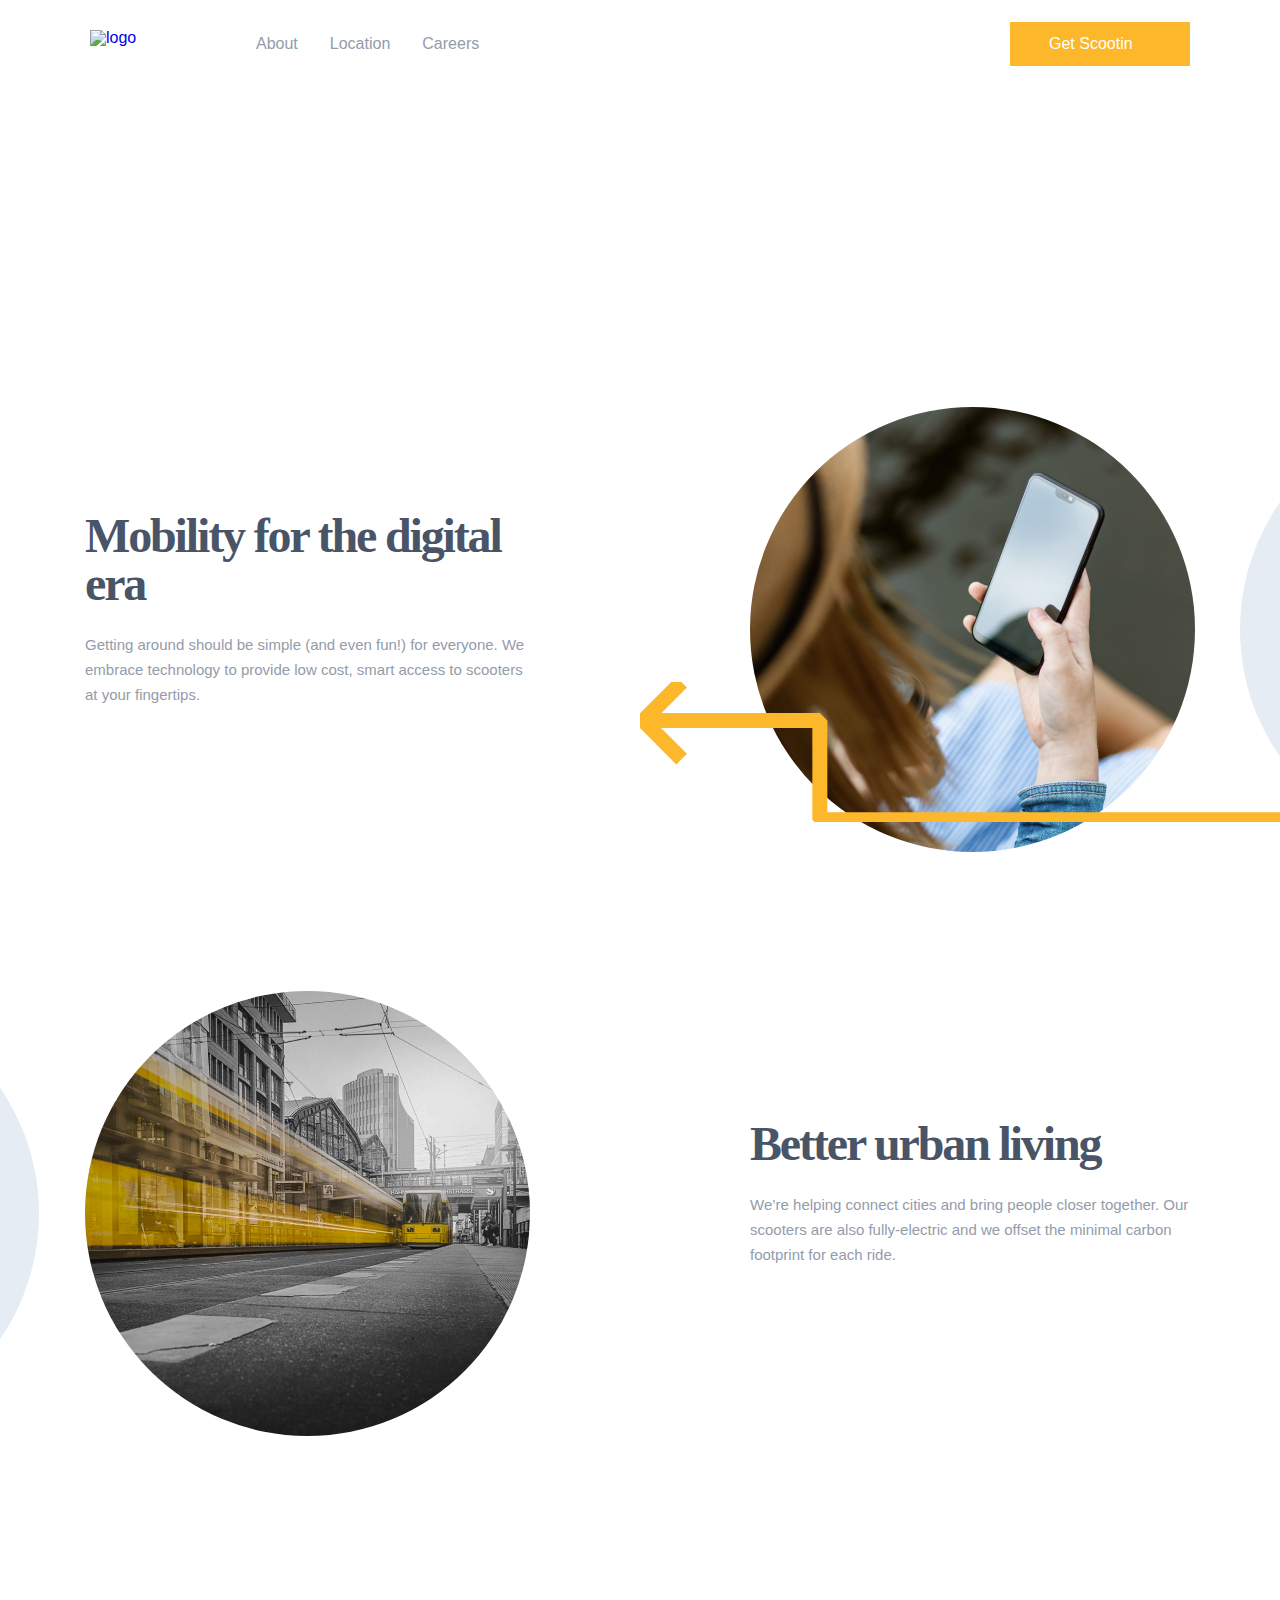
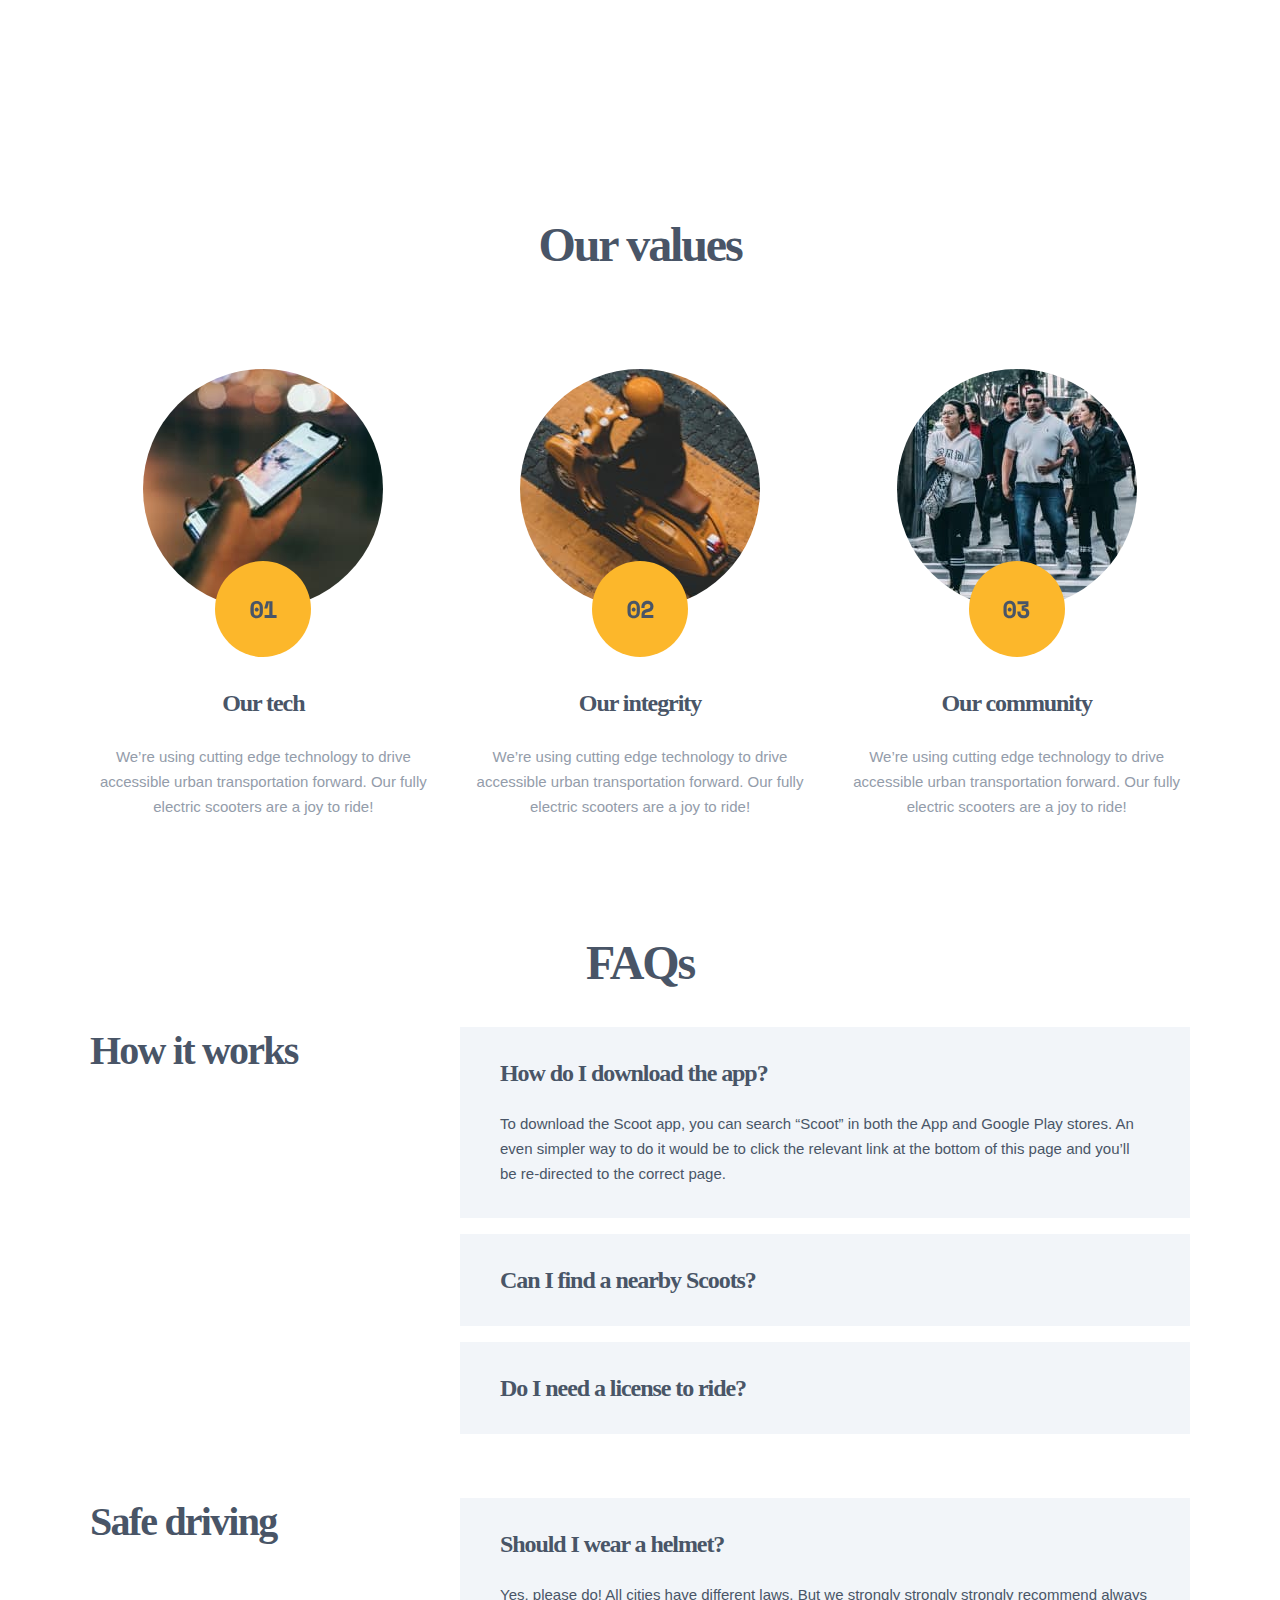
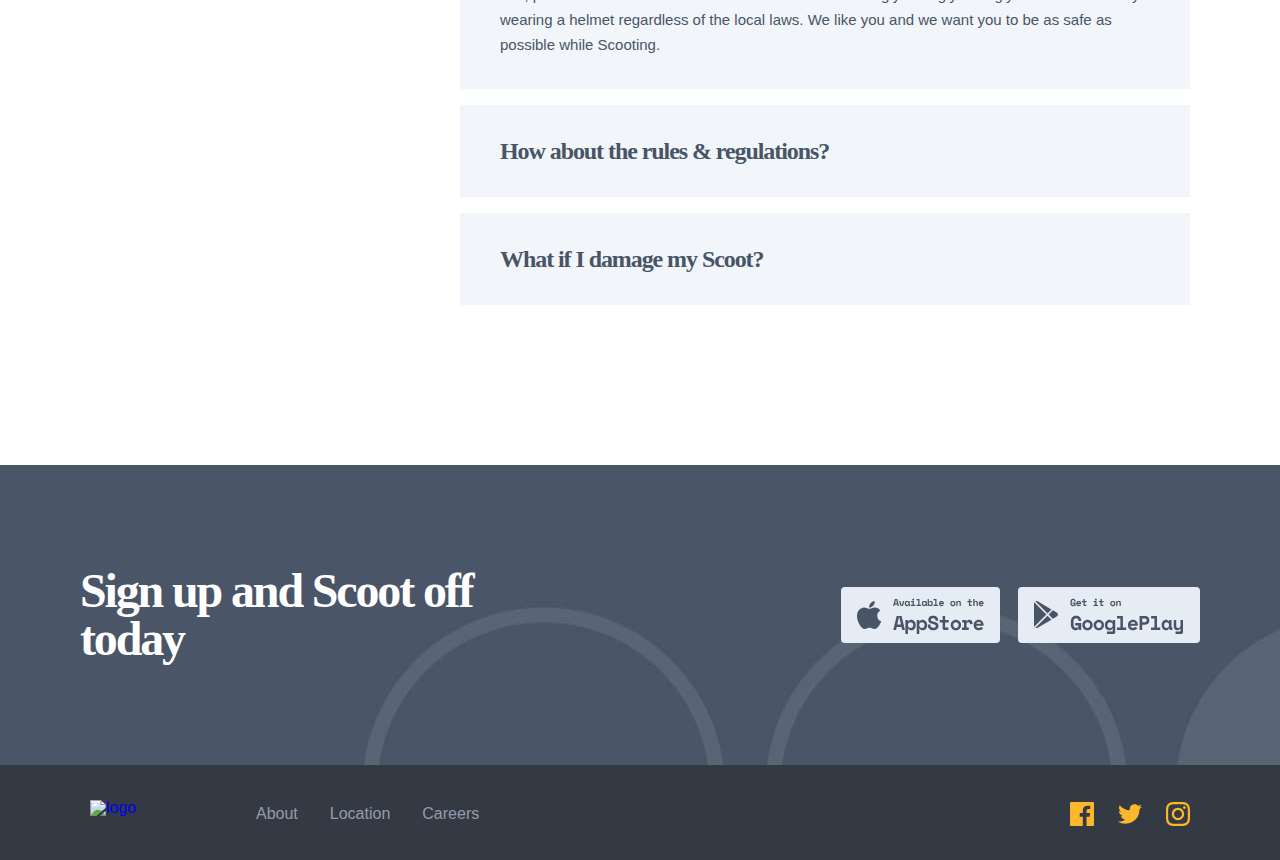
==== commit 4351cd78: "11" ====
--- a/about.html
+++ b/about.html
@@ -10,8 +10,8 @@
 </head>
 
 <body>
-    <header class="header container">
-        <div class="header__container">
+    <header class="header">
+        <div class="header__container container">
             <button class="burger" type="button"> <span class="burger__inner"></span></button>
             <a class="header__logo" href="index.html"><img src="img/logo.svg" alt="logo" width="108" height="28"></a>
             <nav class="nav header__nav header__nav--opened">
--- a/css/main.css
+++ b/css/main.css
@@ -520,6 +520,10 @@
   color: #FCB72B;
 }
 
+.header {
+  background-color: white;
+}
+
 .header__container {
   display: -webkit-box;
   display: -ms-flexbox;
@@ -859,6 +863,8 @@
 
 .benifits {
   margin-bottom: 307px;
+  max-width: 1440px;
+  overflow: hidden;
 }
 
 .benifits--about {
@@ -996,6 +1002,54 @@
   color: #939CAA;
   margin-top: 24px;
   margin-bottom: 40px;
+}
+
+@media only screen and (max-width: 1119px) {
+  .benifits {
+    margin-bottom: 104px;
+  }
+  .benifits__item {
+    -webkit-box-orient: vertical;
+    -webkit-box-direction: normal;
+        -ms-flex-direction: column;
+            flex-direction: column;
+    text-align: center;
+    margin-bottom: 128px;
+  }
+  .benifits__item:nth-child(2n-1) {
+    -webkit-box-orient: vertical;
+    -webkit-box-direction: normal;
+        -ms-flex-direction: column;
+            flex-direction: column;
+  }
+  .benifits__item:nth-child(2n-1) .benifits__wrapper {
+    margin-right: 0;
+  }
+  .benifits__item:nth-child(2n) .benifits__wrapper {
+    margin-left: 0;
+  }
+  .benifits__item:nth-child(2n-1)::after {
+    left: calc(50% + 285px);
+    top: 0;
+  }
+  .benifits__item:nth-child(2n)::after {
+    left: calc(50% - 285px - 445px);
+    top: 0;
+  }
+  .benifits__item--easy::before {
+    top: 307px;
+    left: calc(50% - 370px);
+  }
+  .benifits__item--coming::before {
+    left: calc(50% - 447px);
+  }
+  .benifits__item--zero::before {
+    left: 50%;
+    top: 106px;
+  }
+  .benifits__img {
+    margin-bottom: 64px;
+  }
 }
 
 .our-values {
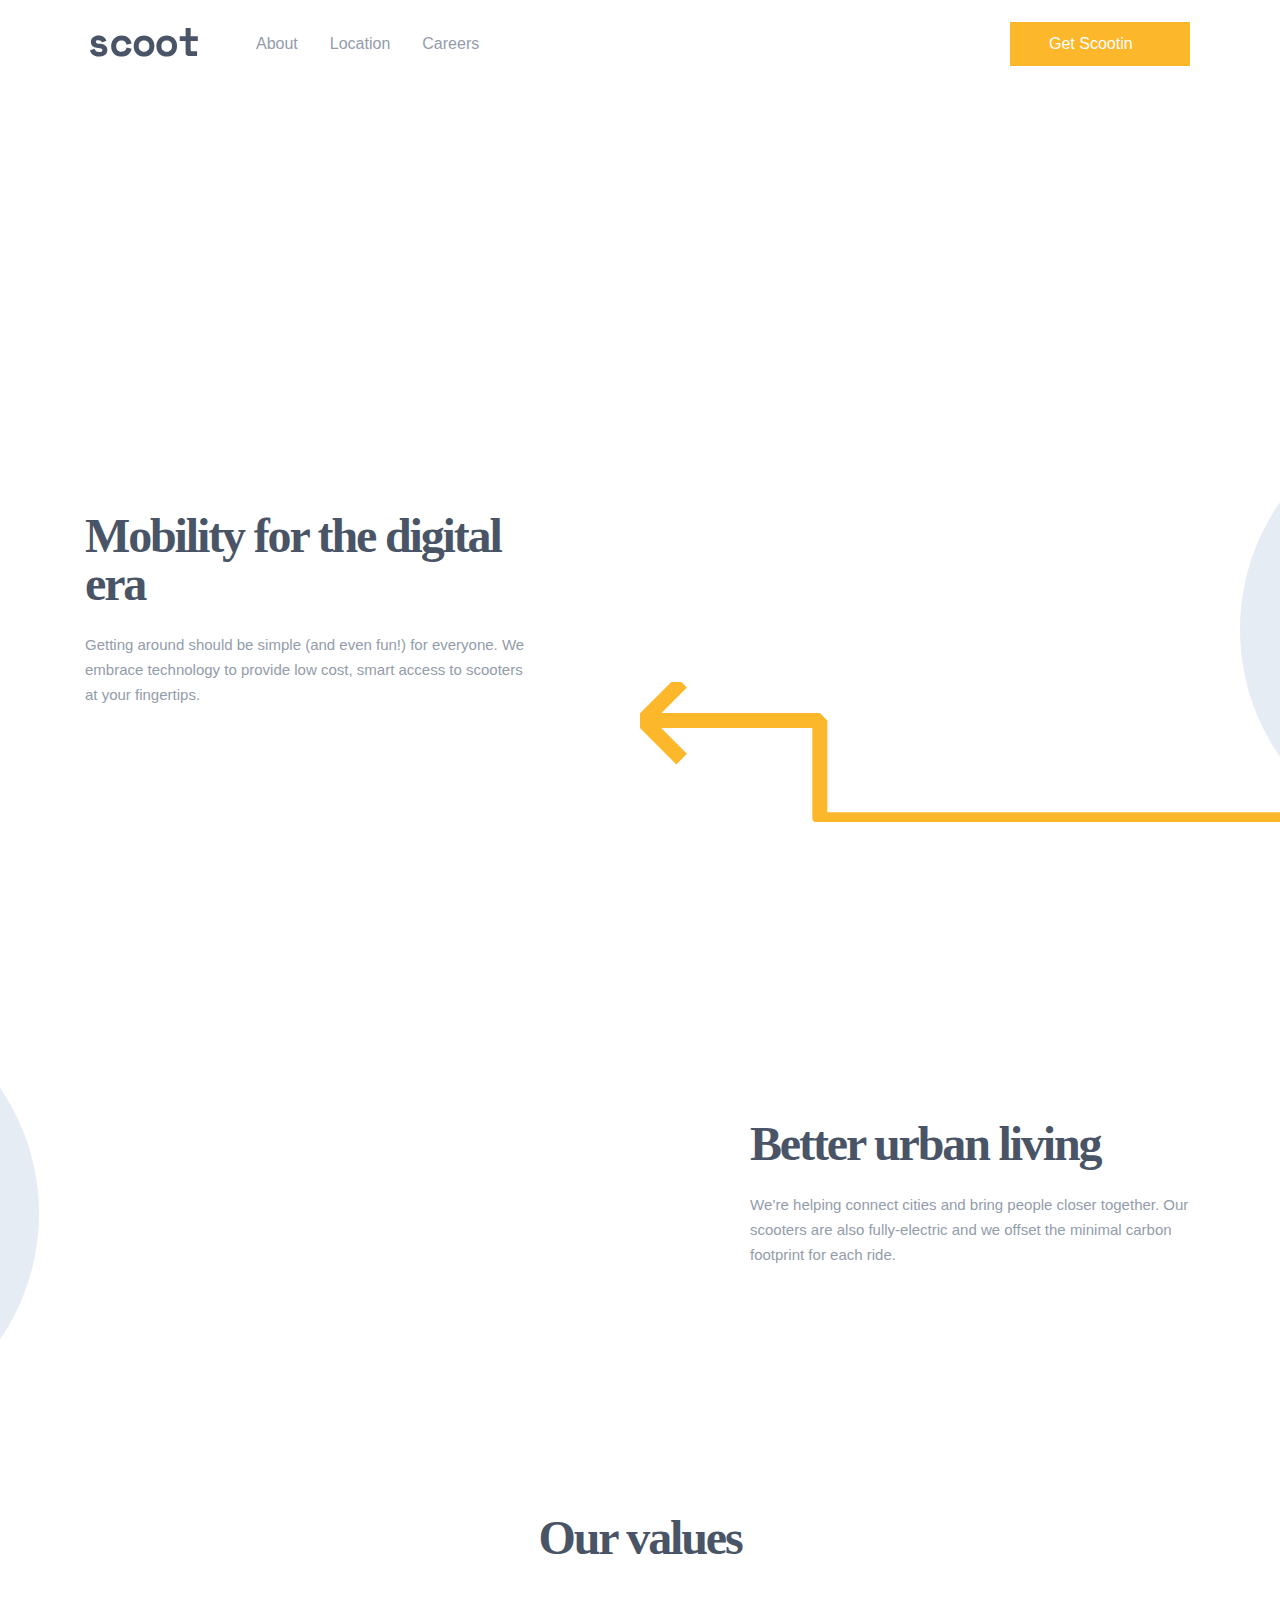
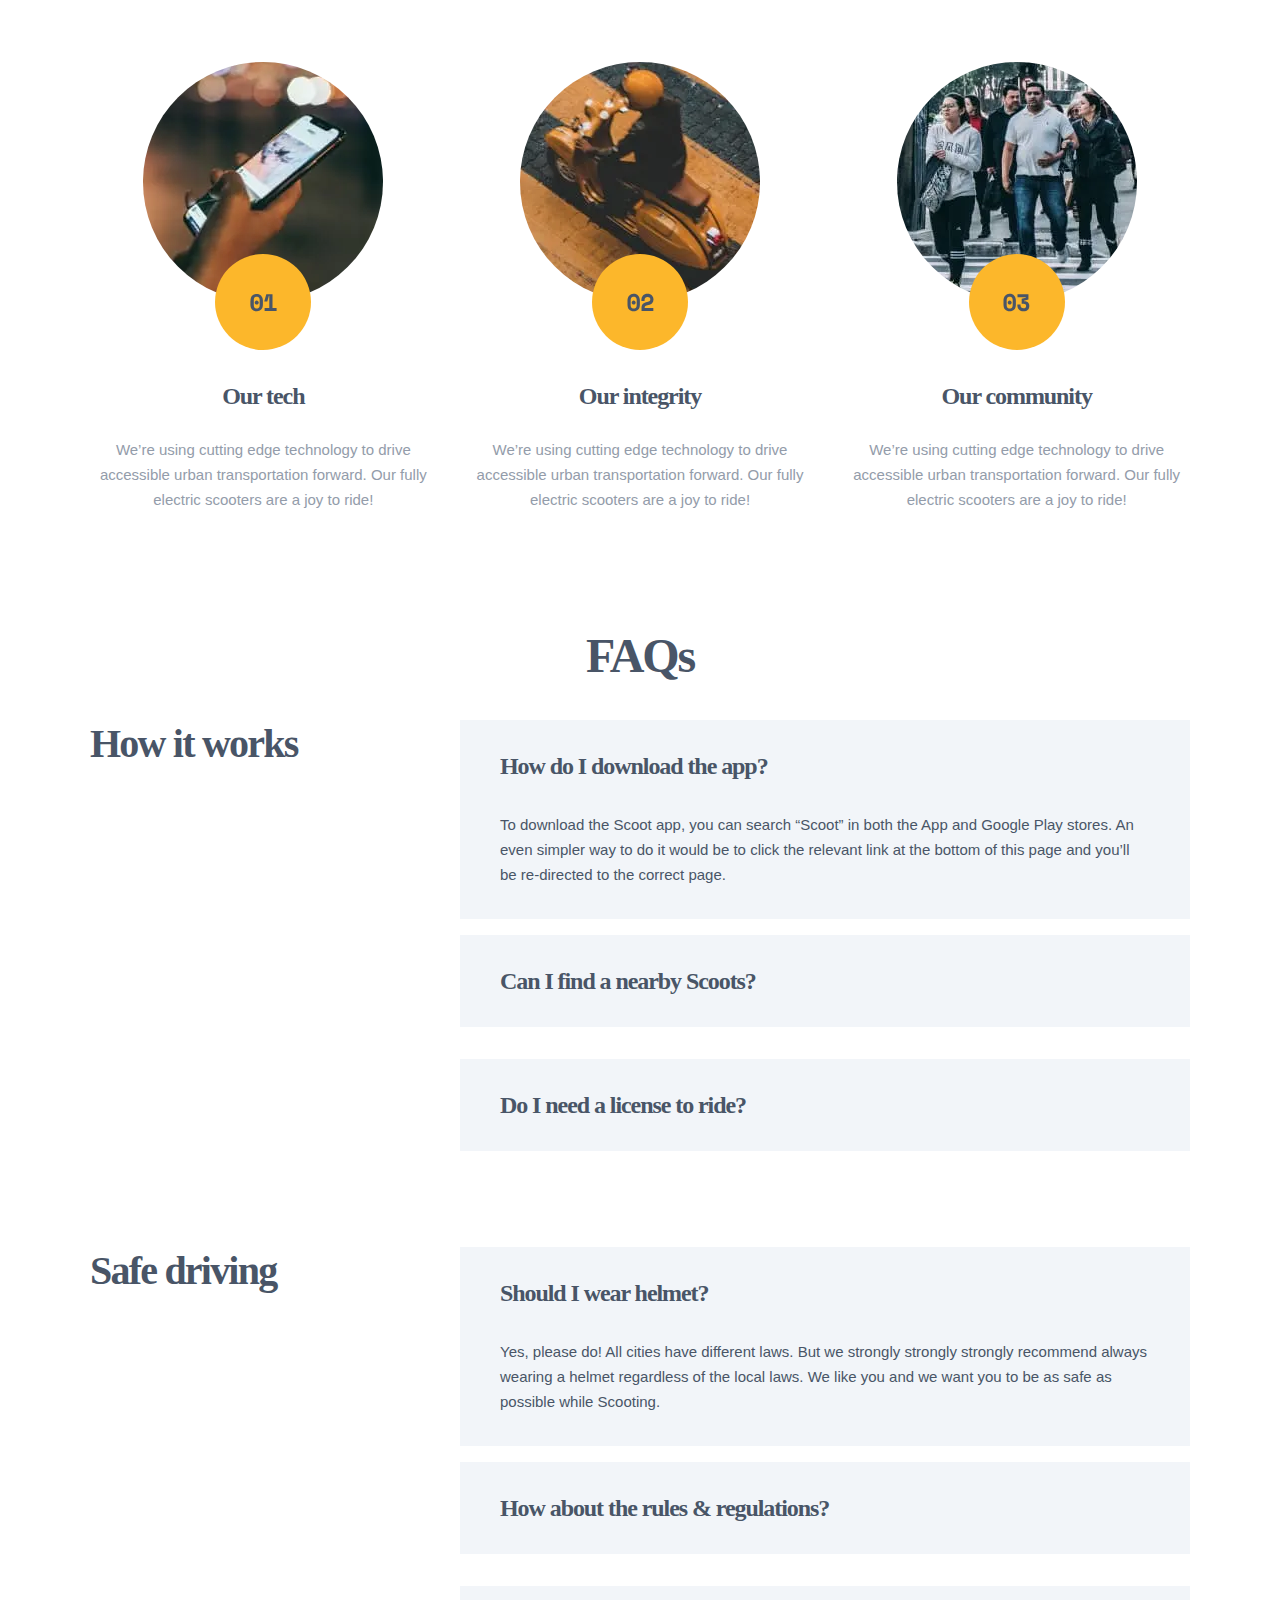
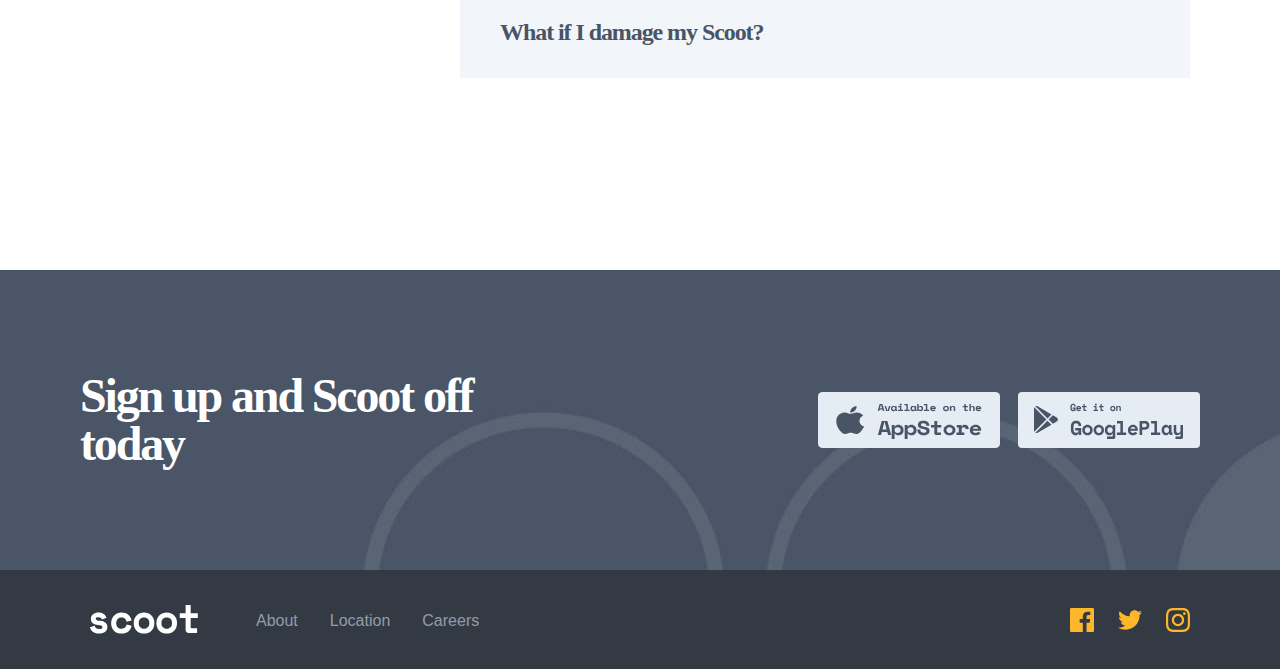
==== commit 02d94636: "14" ====
--- a/about.html
+++ b/about.html
@@ -13,8 +13,13 @@
     <header class="header">
         <div class="header__container container">
             <button class="burger" type="button"> <span class="burger__inner"></span></button>
-            <a class="header__logo" href="index.html"><img src="img/logo.svg" alt="logo" width="108" height="28"></a>
-            <nav class="nav header__nav header__nav--opened">
+            <a class="header__logo" href="index.html">
+                <svg width="108" height="29" fill="none" xmlns="http://www.w3.org/2000/svg">
+                    <path fill-rule="evenodd" clip-rule="evenodd"
+                        d="M107.097 23.2V28h-8.3999c-.9066 0-1.6466-.2933-2.22-.88-.5733-.5867-.86-1.3333-.86-2.24V12.96h-5.88v-4.8h5.88V0h5.0399v8.16h7.16v4.8h-7.16V22c0 .8.36 1.2 1.08 1.2h5.36ZM9.12 28.56c2.6133 0 4.64-.5867 6.08-1.76 1.44-1.1733 2.16-2.7467 2.16-4.72v-.24c0-1.7867-.64-3.18-1.92-4.18-1.28-1-2.9333-1.6067-4.96-1.82-1.76-.1867-2.97333-.42-3.64-.7-.66667-.28-1-.74-1-1.38 0-.4533.21333-.8333.64-1.14.42667-.3067 1.06667-.46 1.92-.46.93333 0 1.6933.2067 2.28.62.5867.4133 1 .98 1.24 1.7l4.56-1.84c-.2133-.56-.52-1.14-.92-1.74-.4-.6-.92-1.14667-1.56-1.64-.64-.49333-1.42-.89333-2.34-1.2-.92-.30667-2.00667-.46-3.26-.46-.96 0-1.89333.13333-2.8.4-.90667.26667-1.70667.66-2.4 1.18-.69333.52-1.25333 1.1533-1.68 1.9-.42667.7467-.64 1.6133-.64 2.6v.24c0 1.8933.66 3.3267 1.98 4.3 1.32.9733 3.1 1.5533 5.34 1.74.82667.08 1.51333.1867 2.06.32.5467.1333.98.3 1.3.5.32.2.54.4133.66.64s.18.4733.18.74c0 .4533-.2333.8733-.7 1.26-.4667.3867-1.3267.58-2.58.58-1.41333 0-2.46-.32-3.14-.96-.68-.64-1.12667-1.3867-1.34-2.24L0 22.32c.133333.6933.393333 1.4067.78 2.14.38667.7333.94 1.4 1.66 2 .72.6 1.62667 1.1 2.72 1.5 1.09333.4 2.41333.6 3.96.6Zm22.4543 0c2.8267 0 5.0867-.72 6.78-2.16 1.6933-1.44 2.7667-3.3333 3.22-5.68l-4.96-1.24c-.24 1.3067-.7667 2.3467-1.58 3.12-.8133.7733-1.9933 1.16-3.54 1.16-.72 0-1.4-.1133-2.04-.34-.64-.2267-1.2-.5667-1.68-1.02-.48-.4533-.86-1.02-1.14-1.7-.28-.68-.42-1.46-.42-2.34v-.24c0-.88.14-1.6733.42-2.38.28-.7067.66-1.3067 1.14-1.8.48-.4933 1.04-.8733 1.68-1.14.64-.2667 1.32-.4 2.04-.4 1.5467 0 2.7467.4267 3.6 1.28s1.36 1.8667 1.52 3.04l4.96-1.28c-.4533-2.3467-1.54-4.24-3.26-5.68-1.72-1.44-3.9667-2.16-6.74-2.16-1.44 0-2.7933.24-4.06.72-1.2667.48-2.3733 1.17333-3.32 2.08-.9467.9067-1.6867 2-2.22 3.28-.5333 1.28-.8 2.72-.8 4.32v.48c0 1.6.2667 3.0267.8 4.28.5333 1.2533 1.2667 2.3067 2.2 3.16.9333.8533 2.0333 1.5067 3.3 1.96 1.2667.4533 2.6333.68 4.1.68Zm26.3543-.68c-1.24.4533-2.54.68-3.9.68-1.36 0-2.66-.2267-3.9-.68-1.24-.4533-2.34-1.1133-3.3-1.98s-1.72-1.9333-2.28-3.2c-.56-1.2667-.84-2.7267-.84-4.38v-.48c0-1.6267.28-3.0733.84-4.34.56-1.2667 1.32-2.34 2.28-3.22.96-.88 2.06-1.54667 3.3-2 1.24-.45333 2.54-.68 3.9-.68 1.36 0 2.66.22667 3.9.68 1.24.45333 2.34 1.12 3.3 2 .96.88 1.72 1.9533 2.28 3.22.56 1.2667.84 2.7133.84 4.34v.48c0 1.6533-.28 3.1133-.84 4.38-.56 1.2667-1.32 2.3333-2.28 3.2-.96.8667-2.06 1.5267-3.3 1.98Zm-3.9-4.12c-.72 0-1.4-.12-2.04-.36-.64-.24-1.2-.5867-1.68-1.04-.48-.4533-.86-1.0067-1.14-1.66-.28-.6533-.42-1.3933-.42-2.22v-.8c0-.8267.14-1.5667.42-2.22.28-.6533.66-1.2067 1.14-1.66.48-.4533 1.04-.8 1.68-1.04.64-.24 1.32-.36 2.04-.36s1.4.12 2.04.36c.64.24 1.2.5867 1.68 1.04.48.4533.86 1.0067 1.14 1.66.28.6533.42 1.3933.42 2.22v.8c0 .8267-.14 1.5667-.42 2.22-.28.6533-.66 1.2067-1.14 1.66-.48.4533-1.04.8-1.68 1.04-.64.24-1.32.36-2.04.36Zm26.5943 4.12c-1.24.4533-2.54.68-3.9.68-1.36 0-2.66-.2267-3.9-.68-1.24-.4533-2.34-1.1133-3.3-1.98s-1.72-1.9333-2.28-3.2c-.56-1.2667-.84-2.7267-.84-4.38v-.48c0-1.6267.28-3.0733.84-4.34.56-1.2667 1.32-2.34 2.28-3.22.96-.88 2.06-1.54667 3.3-2 1.24-.45333 2.54-.68 3.9-.68 1.36 0 2.66.22667 3.9.68 1.24.45333 2.34 1.12 3.3 2 .96.88 1.72 1.9533 2.28 3.22.56 1.2667.84 2.7133.84 4.34v.48c0 1.6533-.28 3.1133-.84 4.38-.56 1.2667-1.32 2.3333-2.28 3.2-.96.8667-2.06 1.5267-3.3 1.98Zm-3.9-4.12c-.72 0-1.4-.12-2.04-.36-.64-.24-1.2-.5867-1.68-1.04-.48-.4533-.86-1.0067-1.14-1.66-.28-.6533-.42-1.3933-.42-2.22v-.8c0-.8267.14-1.5667.42-2.22.28-.6533.66-1.2067 1.14-1.66.48-.4533 1.04-.8 1.68-1.04.64-.24 1.32-.36 2.04-.36s1.4.12 2.04.36c.64.24 1.2.5867 1.68 1.04.48.4533.86 1.0067 1.14 1.66.28.6533.42 1.3933.42 2.22v.8c0 .8267-.14 1.5667-.42 2.22-.28.6533-.66 1.2067-1.14 1.66-.48.4533-1.04.8-1.68 1.04-.64.24-1.32.36-2.04.36Z"
+                        fill="#495567" /></svg>
+            </a>
+            <nav class="nav header__nav">
                 <ul class="nav__list">
                     <li class="nav__item">
                         <a class="nav__link" href="about.html">About</a>
@@ -39,41 +44,52 @@
         <section class="benifits benifits--about container">
             <h2 class="visually-hidden">benifits</h2>
             <ul class="benifits__list">
-            <li class="benifits__item benifits__item--mobility">
-                <picture>
-                    <img class="benifits__img" src="img/about-benifits1.jpg" alt="telefonli qiz" width="445" height="445">
-                </picture>
-                <div class="benifits__wrapper">
-                    <h3 class="benifits__title">Mobility for the digital era</h3>
-                    <p class="benifits__text">Getting around should be simple (and even fun!) for everyone. We embrace technology to provide low cost, smart access to scooters at your fingertips.</p>
-                </div>
-            </li>
-            <li class="benifits__item benifits__item--better">
-                <picture>
-                    <img class="benifits__img" src="img/trassa.jpg" alt="manzali joy" width="445" height="445">
-                </picture>
-                <div class="benifits__wrapper">
-                    <h3 class="benifits__title">Better urban living</h3>
-                    <p class="benifits__text">We’re helping connect cities and bring people closer together. Our scooters are also fully-electric and we offset the minimal carbon footprint for each ride.</p>
-                </div>
-            </li>
-        </ul>
-        </section>
-        
-
-
-
-
-
-
-
-
+                <li class="benifits__item benifits__item--mobility">
+                    <picture>
+                        <source type="image/webp" media="(max-width: 767px)"
+                            srcset="img/about-telephone-mobile@2x.webp 2x, img/about-telephone-mobile.webp 1x">
+                        <source type="image/webp" srcset="img/about-benifits1@2x.webp 2x, img/about-benifits1.webp">
+                        <source media="(max-width: 767px)"
+                            srcset="img/about-telephone-mobile@2x.jpg 2x, img/about-telephone-mobile.jpg 1x">
+                        <img class="benifits__img" src="img/about-benifits1.jpg"
+                            srcset="img/about-benifits1@2x.jpg 2x, img/about-benifits1.jpg 1x" alt="telefonli qiz"
+                            width="445" height="445">
+                    </picture>
+                    <div class="benifits__wrapper">
+                        <h3 class="benifits__title">Mobility for the digital era</h3>
+                        <p class="benifits__text">Getting around should be simple (and even fun!) for everyone. We
+                            embrace technology to provide low cost, smart access to scooters at your fingertips.</p>
+                    </div>
+                </li>
+                <li class="benifits__item benifits__item--better">
+                    <picture>
+                        <source type="image/webp" media="(max-width: 767px)"
+                            srcset="img/trassa-mobile@2x.webp 2x, img/trassa-mobile.webp 1x">
+                        <source type="image/webp" srcset="img/trassa@2x.webp 2x, img/trassa.webp 1x">
+                        <source media="(max-width: 767px)"
+                            srcset="img/trassa-mobile@2x.jpg 2x, img/trassa-mobile.jpg 1x">
+                        <img class="benifits__img" src="img/trassa.jpg" srcset="img/trassa@2x.jpg 2x, img/trassa.jpg 1x"
+                            alt="manzali joy" width="445" height="445">
+                    </picture>
+                    <div class="benifits__wrapper">
+                        <h3 class="benifits__title">Better urban living</h3>
+                        <p class="benifits__text">We’re helping connect cities and bring people closer together. Our
+                            scooters are also fully-electric and we offset the minimal carbon footprint for each ride.
+                        </p>
+                    </div>
+                </li>
+            </ul>
+        </section>
         <section class="our-values">
             <div class="container">
                 <h2 class="our-values__title">Our values</h2>
                 <ul class="our-values__list">
                     <li class="our-values__item our-values__item--tech">
-                        <img class="our-values__img" src="img/01.jpg" srcset="img/01@2x.jpg 2x, img/01.jpg 1x" alt="telefon" width="240" height="240">
+                        <picture>
+                            <source type="image/webp" srcset="img/01@2x.webp 2x, img/01.webp 1x">
+                            <img class="our-values__img" src="img/01.jpg" srcset="img/01@2x.jpg 2x, img/01.jpg 1x"
+                            alt="telefon" width="240" height="240">
+                        </picture>
                         <div class="our-values__wraper">
                             <h3 class="our-values__item-title">Our tech</h3>
                             <p class="our-values__item-text">We’re using cutting edge technology to drive accessible
@@ -82,16 +98,22 @@
                         </div>
                     </li>
                     <li class="our-values__item our-values__item--integrity">
-                        <img class="our-values__img" src="img/02.jpg" srcset="img/02@2x.jpg 2x, img/02.jpg 1x" alt="scooter" width="240" height="240">
+                        <picture>
+                            <source type="image/webp" srcset="img/02@2x.webp 2x, img/02.webp 1x">
+                            <img class="our-values__img" src="img/02.jpg" srcset="img/02@2x.jpg 2x, img/02.jpg 1x"
+                            alt="scooter" width="240" height="240">
+                        </picture>
                         <div class="our-values__wraper">
                             <h3 class="our-values__item-title">Our integrity</h3>
-                            <p class="our-values__item-text">We’re using cutting edge technology to drive accessible
-                                urban
-                                transportation forward. Our fully electric scooters are a joy to ride!</p>
+                            <p class="our-values__item-text">We’re using cutting edge technology to drive accessible urban transportation forward. Our fully electric scooters are a joy to ride!</p>
                         </div>
                     </li>
                     <li class="our-values__item our-values__item--community">
-                        <img class="our-values__img" src="img/03.jpg" srcset="img/03@2x.jpg 2x, img/03.jpg 1x" alt="jamoa" width="240" height="240">
+                        <picture>
+                            <source type="image/webp" srcset="img/03@2x.webp 2x, img/03.webp 1x">
+                            <img class="our-values__img" src="img/03.jpg" srcset="img/03@2x.jpg 2x, img/03.jpg 1x"
+                            alt="jamoa" width="240" height="240">
+                        </picture>
                         <div class="our-values__wraper">
                             <h3 class="our-values__item-title">Our community</h3>
                             <p class="our-values__item-text">We’re using cutting edge technology to drive accessible
@@ -110,59 +132,78 @@
                         <h3 class="faqs__item-title">How it works</h3>
                         <div class="faqs__item-wrapper">
                             <button class="faqs__item-btn faqs__item-btn--opened">
-                                <p class="faqs__item-btn-title">How do I download the app?</p>
-                                <p class="faqs__item-btn-text">To download the Scoot app, you can search “Scoot” in both the App and Google Play stores. An even simpler way to do it would be to click the relevant link at the bottom of this page and you’ll be re-directed to the correct page.</p>
-                            </button>
-                            <button class="faqs__item-btn">
-                                <p class="faqs__item-btn-title">Can I find a nearby Scoots?</p>
-                                <p class="faqs__item-btn-text">To download the Scoot app, you can search “Scoot” in both the App and Google Play stores. An even simpler way to do it would be to click the relevant link at the bottom of this page and you’ll be re-directed to the correct page.</p>
-                            </button>
-                            <button class="faqs__item-btn">
-                                <p class="faqs__item-btn-title">Do I need a license to ride?</p>
-                                <p class="faqs__item-btn-text">To download the Scoot app, you can search “Scoot” in both the App and Google Play stores. An even simpler way to do it would be to click the relevant link at the bottom of this page and you’ll be re-directed to the correct page.</p>
-                            </button>
+                                How do I download the app?
+                            </button>
+                            <p class="faqs__item-btn-text">To download the Scoot app, you can search “Scoot” in both the
+                                App and Google Play stores. An even simpler way to do it would be to click the relevant
+                                link at the bottom of this page and you’ll be re-directed to the correct page.</p>
+                            <button class="faqs__item-btn">
+                                Can I find a nearby Scoots?
+                            </button>
+                            <p class="faqs__item-btn-text">To download the Scoot app, you can search “Scoot” in both the
+                                App and Google Play stores. An even simpler way to do it would be to click the relevant
+                                link at the bottom of this page and you’ll be re-directed to the correct page.</p>
+                            <button class="faqs__item-btn">
+                                Do I need a license to ride?
+                            </button>
+                            <p class="faqs__item-btn-text">To download the Scoot app, you can search “Scoot” in both the
+                                App and Google Play stores. An even simpler way to do it would be to click the relevant
+                                link at the bottom of this page and you’ll be re-directed to the correct page.</p>
                         </div>
                     </li>
                     <li class="faqs__item">
                         <h3 class="faqs__item-title">Safe driving</h3>
                         <div class="faqs__item-wrapper">
                             <button class="faqs__item-btn faqs__item-btn--opened">
-                                <p class="faqs__item-btn-title">Should I wear a helmet?</p>
-                                <p class="faqs__item-btn-text">Yes, please do! All cities have different laws. But we strongly strongly strongly recommend always wearing a helmet regardless of the local laws. We like you and we want you to be as safe as possible while Scooting.</p>
-                            </button>
-                            <button class="faqs__item-btn">
-                                <p class="faqs__item-btn-title">How about the rules & regulations?</p>
-                                <p class="faqs__item-btn-text">To download the Scoot app, you can search “Scoot” in both the App and Google Play stores. An even simpler way to do it would be to click the relevant link at the bottom of this page and you’ll be re-directed to the correct page.</p>
-                            </button>
-                            <button class="faqs__item-btn">
-                                <p class="faqs__item-btn-title">What if I damage my Scoot?</p>
-                                <p class="faqs__item-btn-text">To download the Scoot app, you can search “Scoot” in both the App and Google Play stores. An even simpler way to do it would be to click the relevant link at the bottom of this page and you’ll be re-directed to the correct page.</p>
-                            </button>
-                        </div>
-                    </li>
-                </ul>
-            </div>
-        </section>
-
-
-
-
-
-
+                                Should I wear helmet?
+                            </button>
+                            <p class="faqs__item-btn-text">Yes, please do! All cities have different laws. But we
+                                strongly strongly strongly recommend always wearing a helmet regardless of the local
+                                laws. We like you and we want you to be as safe as possible while Scooting.</p>
+                            <button class="faqs__item-btn">
+                                How about the rules & regulations?
+                            </button>
+                            <p class="faqs__item-btn-text">To download the Scoot app, you can search “Scoot” in both the
+                                App and Google Play stores. An even simpler way to do it would be to click the relevant
+                                link at the bottom of this page and you’ll be re-directed to the correct page.</p>
+                            <button class="faqs__item-btn">
+                                What if I damage my Scoot?
+                            </button>
+                            <p class="faqs__item-btn-text">To download the Scoot app, you can search “Scoot” in both the
+                                App and Google Play stores. An even simpler way to do it would be to click the relevant
+                                link at the bottom of this page and you’ll be re-directed to the correct page.</p>
+                        </div>
+                    </li>
+                </ul>
+            </div>
+        </section>
         <section class="cta">
             <div class="container cta__container">
                 <h2 class="cta__title">Sign up and Scoot off today</h2>
-                <div class="cta__logo">
-                    <a class="cta__logo-link" href="#"><img src="img/appstory.svg" alt="app story" width="159"
-                            height="56"></a>
-                    <a href="#"><img src="img/playmarket.svg" alt="play market" width="182" height="56"></a>
-                </div>
+                <ul class="cta__list">
+                    <li class="cta__item">
+                        <a href="#">
+                            <img class="cta__list-img" src="img/appstory.svg" alt="app story" width="159" height="56">
+                        </a>
+                    </li>
+                    <li class="cta__item">
+                        <a href="#">
+                            <img class="cta__list-img" src="img/playmarket.svg" alt="play market" width="182" height="56">
+                        </a>
+                    </li>
+                </ul>
             </div>
         </section>
     </main>
     <footer class="footer">
         <div class="container footer__container">
-            <a href="index.html"><img src="img/logo.svg" alt="logo" width="108" height="28"></a>
+            <a href="index.html">
+                <svg width="108" height="29" fill="none" xmlns="http://www.w3.org/2000/svg">
+                    <path fill-rule="evenodd" clip-rule="evenodd"
+                        d="M107.097 23.2V28h-8.3999c-.9066 0-1.6466-.2933-2.22-.88-.5733-.5867-.86-1.3333-.86-2.24V12.96h-5.88v-4.8h5.88V0h5.0399v8.16h7.16v4.8h-7.16V22c0 .8.36 1.2 1.08 1.2h5.36ZM9.12 28.56c2.6133 0 4.64-.5867 6.08-1.76 1.44-1.1733 2.16-2.7467 2.16-4.72v-.24c0-1.7867-.64-3.18-1.92-4.18-1.28-1-2.9333-1.6067-4.96-1.82-1.76-.1867-2.97333-.42-3.64-.7-.66667-.28-1-.74-1-1.38 0-.4533.21333-.8333.64-1.14.42667-.3067 1.06667-.46 1.92-.46.93333 0 1.6933.2067 2.28.62.5867.4133 1 .98 1.24 1.7l4.56-1.84c-.2133-.56-.52-1.14-.92-1.74-.4-.6-.92-1.14667-1.56-1.64-.64-.49333-1.42-.89333-2.34-1.2-.92-.30667-2.00667-.46-3.26-.46-.96 0-1.89333.13333-2.8.4-.90667.26667-1.70667.66-2.4 1.18-.69333.52-1.25333 1.1533-1.68 1.9-.42667.7467-.64 1.6133-.64 2.6v.24c0 1.8933.66 3.3267 1.98 4.3 1.32.9733 3.1 1.5533 5.34 1.74.82667.08 1.51333.1867 2.06.32.5467.1333.98.3 1.3.5.32.2.54.4133.66.64s.18.4733.18.74c0 .4533-.2333.8733-.7 1.26-.4667.3867-1.3267.58-2.58.58-1.41333 0-2.46-.32-3.14-.96-.68-.64-1.12667-1.3867-1.34-2.24L0 22.32c.133333.6933.393333 1.4067.78 2.14.38667.7333.94 1.4 1.66 2 .72.6 1.62667 1.1 2.72 1.5 1.09333.4 2.41333.6 3.96.6Zm22.4543 0c2.8267 0 5.0867-.72 6.78-2.16 1.6933-1.44 2.7667-3.3333 3.22-5.68l-4.96-1.24c-.24 1.3067-.7667 2.3467-1.58 3.12-.8133.7733-1.9933 1.16-3.54 1.16-.72 0-1.4-.1133-2.04-.34-.64-.2267-1.2-.5667-1.68-1.02-.48-.4533-.86-1.02-1.14-1.7-.28-.68-.42-1.46-.42-2.34v-.24c0-.88.14-1.6733.42-2.38.28-.7067.66-1.3067 1.14-1.8.48-.4933 1.04-.8733 1.68-1.14.64-.2667 1.32-.4 2.04-.4 1.5467 0 2.7467.4267 3.6 1.28s1.36 1.8667 1.52 3.04l4.96-1.28c-.4533-2.3467-1.54-4.24-3.26-5.68-1.72-1.44-3.9667-2.16-6.74-2.16-1.44 0-2.7933.24-4.06.72-1.2667.48-2.3733 1.17333-3.32 2.08-.9467.9067-1.6867 2-2.22 3.28-.5333 1.28-.8 2.72-.8 4.32v.48c0 1.6.2667 3.0267.8 4.28.5333 1.2533 1.2667 2.3067 2.2 3.16.9333.8533 2.0333 1.5067 3.3 1.96 1.2667.4533 2.6333.68 4.1.68Zm26.3543-.68c-1.24.4533-2.54.68-3.9.68-1.36 0-2.66-.2267-3.9-.68-1.24-.4533-2.34-1.1133-3.3-1.98s-1.72-1.9333-2.28-3.2c-.56-1.2667-.84-2.7267-.84-4.38v-.48c0-1.6267.28-3.0733.84-4.34.56-1.2667 1.32-2.34 2.28-3.22.96-.88 2.06-1.54667 3.3-2 1.24-.45333 2.54-.68 3.9-.68 1.36 0 2.66.22667 3.9.68 1.24.45333 2.34 1.12 3.3 2 .96.88 1.72 1.9533 2.28 3.22.56 1.2667.84 2.7133.84 4.34v.48c0 1.6533-.28 3.1133-.84 4.38-.56 1.2667-1.32 2.3333-2.28 3.2-.96.8667-2.06 1.5267-3.3 1.98Zm-3.9-4.12c-.72 0-1.4-.12-2.04-.36-.64-.24-1.2-.5867-1.68-1.04-.48-.4533-.86-1.0067-1.14-1.66-.28-.6533-.42-1.3933-.42-2.22v-.8c0-.8267.14-1.5667.42-2.22.28-.6533.66-1.2067 1.14-1.66.48-.4533 1.04-.8 1.68-1.04.64-.24 1.32-.36 2.04-.36s1.4.12 2.04.36c.64.24 1.2.5867 1.68 1.04.48.4533.86 1.0067 1.14 1.66.28.6533.42 1.3933.42 2.22v.8c0 .8267-.14 1.5667-.42 2.22-.28.6533-.66 1.2067-1.14 1.66-.48.4533-1.04.8-1.68 1.04-.64.24-1.32.36-2.04.36Zm26.5943 4.12c-1.24.4533-2.54.68-3.9.68-1.36 0-2.66-.2267-3.9-.68-1.24-.4533-2.34-1.1133-3.3-1.98s-1.72-1.9333-2.28-3.2c-.56-1.2667-.84-2.7267-.84-4.38v-.48c0-1.6267.28-3.0733.84-4.34.56-1.2667 1.32-2.34 2.28-3.22.96-.88 2.06-1.54667 3.3-2 1.24-.45333 2.54-.68 3.9-.68 1.36 0 2.66.22667 3.9.68 1.24.45333 2.34 1.12 3.3 2 .96.88 1.72 1.9533 2.28 3.22.56 1.2667.84 2.7133.84 4.34v.48c0 1.6533-.28 3.1133-.84 4.38-.56 1.2667-1.32 2.3333-2.28 3.2-.96.8667-2.06 1.5267-3.3 1.98Zm-3.9-4.12c-.72 0-1.4-.12-2.04-.36-.64-.24-1.2-.5867-1.68-1.04-.48-.4533-.86-1.0067-1.14-1.66-.28-.6533-.42-1.3933-.42-2.22v-.8c0-.8267.14-1.5667.42-2.22.28-.6533.66-1.2067 1.14-1.66.48-.4533 1.04-.8 1.68-1.04.64-.24 1.32-.36 2.04-.36s1.4.12 2.04.36c.64.24 1.2.5867 1.68 1.04.48.4533.86 1.0067 1.14 1.66.28.6533.42 1.3933.42 2.22v.8c0 .8267-.14 1.5667-.42 2.22-.28.6533-.66 1.2067-1.14 1.66-.48.4533-1.04.8-1.68 1.04-.64.24-1.32.36-2.04.36Z"
+                        fill="#FFFFFF" />
+                </svg>
+            </a>
             <nav class="nav">
                 <ul class="nav__list footer__nav">
                     <li class="nav__item footer__nav-item">
@@ -177,12 +218,30 @@
                 </ul>
             </nav>
             <ul class="footer__list">
-                <li class="footer__item"><a href="#" target="_blank"><img src="img/facebok.svg" alt="facebook"
-                            width="24" height="24"></a></li>
-                <li class="footer__item"><a href="#" target="_blank"><img src="img/twitter.svg" alt="twitter" width="24"
-                            height="20"></a></li>
-                <li class="footer__item"><a href="#" target="_blank"><img src="img/insta.svg" alt="instagram" width="24"
-                            height="24"></a></li>
+                <li class="footer__item">
+                    <a class="footer__item-link" href="#" target="_blank">
+                        <svg width="24" height="24" fill="none" xmlns="http://www.w3.org/2000/svg">
+                            <path
+                                d="M22.675 0H1.325C.593 0 0 .593 0 1.325v21.351C0 23.407.593 24 1.325 24H12.82v-9.294H9.692v-3.622h3.128V8.413c0-3.1 1.893-4.788 4.659-4.788 1.325 0 2.463.099 2.795.143v3.24l-1.918.001c-1.504 0-1.795.715-1.795 1.763v2.313h3.587l-.467 3.622h-3.12V24h6.116c.73 0 1.323-.593 1.323-1.325V1.325C24 .593 23.407 0 22.675 0Z"
+                                fill="currentColor" /></svg>
+                    </a>
+                </li>
+                <li class="footer__item">
+                    <a class="footer__item-link" href="#" target="_blank">
+                        <svg width="24" height="20" fill="none" xmlns="http://www.w3.org/2000/svg">
+                            <path
+                                d="M24 2.55699c-.883.392-1.832.656-2.828.775 1.017-.609 1.798-1.574 2.165-2.724004-.951.564004-2.005.974004-3.127 1.195004C19.313.845986 18.032.247986 16.616.247986c-3.179 0-5.515 2.966004-4.797 6.045004-4.091-.205-7.719-2.165-10.148-5.144-1.29 2.213-.669 5.108 1.523 6.574-.806-.026-1.566-.247-2.229-.616-.054 2.281 1.581 4.41501 3.949 4.89001-.693.188-1.452.232-2.224.084.626 1.956 2.444 3.379 4.6 3.419-2.07 1.623-4.678 2.348-7.29 2.04 2.179 1.397 4.768 2.212 7.548 2.212 9.142 0 14.307-7.721 13.995-14.64601.962-.695 1.797-1.562 2.457-2.549Z"
+                                fill="currentColor" /></svg>
+                    </a>
+                </li>
+                <li class="footer__item">
+                    <a class="footer__item-link" href="#" target="_blank">
+                        <svg width="24" height="24" fill="none" xmlns="http://www.w3.org/2000/svg">
+                            <path fill-rule="evenodd" clip-rule="evenodd"
+                                d="M12 0C8.741 0 8.333.014 7.053.072 2.695.272.273 2.69.073 7.052.014 8.333 0 8.741 0 12c0 3.259.014 3.668.072 4.948.2 4.358 2.618 6.78 6.98 6.98C8.333 23.986 8.741 24 12 24c3.259 0 3.668-.014 4.948-.072 4.354-.2 6.782-2.618 6.979-6.98.059-1.28.073-1.689.073-4.948 0-3.259-.014-3.667-.072-4.947-.196-4.354-2.617-6.78-6.979-6.98C15.668.014 15.259 0 12 0Zm0 2.163c3.204 0 3.584.012 4.85.07 3.252.148 4.771 1.691 4.919 4.919.058 1.265.069 1.645.069 4.849 0 3.205-.012 3.584-.069 4.849-.149 3.225-1.664 4.771-4.919 4.919-1.266.058-1.644.07-4.85.07-3.204 0-3.584-.012-4.849-.07-3.26-.149-4.771-1.699-4.919-4.92-.058-1.265-.07-1.644-.07-4.849 0-3.204.013-3.583.07-4.849.149-3.227 1.664-4.771 4.919-4.919 1.266-.057 1.645-.069 4.849-.069ZM5.838 12c0-3.403 2.759-6.162 6.162-6.162S18.162 8.597 18.162 12c0 3.404-2.759 6.163-6.162 6.163S5.838 15.403 5.838 12ZM12 16c-2.209 0-4-1.79-4-4 0-2.209 1.791-4 4-4s4 1.791 4 4c0 2.21-1.791 4-4 4Zm4.965-10.405c0-.795.645-1.44 1.441-1.44.795 0 1.439.645 1.439 1.44 0 .795-.644 1.44-1.439 1.44-.796 0-1.441-.645-1.441-1.44Z"
+                                fill="currentColor" /></svg>
+                    </a>
+                </li>
             </ul>
         </div>
     </footer>
--- a/css/main.css
+++ b/css/main.css
@@ -372,6 +372,7 @@
   font-family: "Lexend Deca", Arial, Helvetica, sans-serif;
   font-weight: 400;
   line-height: 1;
+  margin-top: 87px;
 }
 
 img {
@@ -397,6 +398,12 @@
   margin: -1px;
 }
 
+@media only screen and (max-width: 767px) {
+  body {
+    margin-top: 71px;
+  }
+}
+
 .container {
   margin: 0 auto;
   max-width: 1120px;
@@ -450,58 +457,8 @@
           transform: translate(-50%, -50%) rotate(-45deg);
 }
 
-.burger__header {
-  padding: 0;
-  border: none;
-  width: 20px;
-  height: 15px;
-  background-color: #fff;
-  -webkit-transition: 0.3s ease all;
-  transition: 0.3s ease all;
-  display: none;
-}
-
-.burger__header::after, .burger__header::before, .burger__header-inner {
-  content: "";
-  display: block;
-  width: 100%;
-  height: 3px;
-  background-color: #fcb72b;
-}
-
-.burger__header-inner {
-  margin: 3px 0;
-}
-
-.burger__header--opened .burger__header-inner {
-  display: none;
-}
-
-.burger__header--opened {
-  position: relative;
-}
-
-.burger__header--opened::before, .burger__header--opened::after {
-  position: absolute;
-  left: 50%;
-  top: 50%;
-}
-
-.burger__header--opened::after {
-  -webkit-transform: translate(-50%, -50%) rotate(45deg);
-          transform: translate(-50%, -50%) rotate(45deg);
-}
-
-.burger__header--opened::before {
-  -webkit-transform: translate(-50%, -50%) rotate(-45deg);
-          transform: translate(-50%, -50%) rotate(-45deg);
-}
-
 @media only screen and (max-width: 767px) {
   .burger {
-    display: block;
-  }
-  .burger__header {
     display: block;
   }
 }
@@ -516,12 +473,18 @@
 }
 
 .main-link:hover {
-  background-color: #fff;
+  background-color: transparent;
   color: #FCB72B;
 }
 
 .header {
+  padding-top: 22px;
+  padding-bottom: 21px;
   background-color: white;
+  position: fixed;
+  width: 100%;
+  z-index: 3;
+  top: 0;
 }
 
 .header__container {
@@ -531,8 +494,6 @@
   -webkit-box-align: center;
       -ms-flex-align: center;
           align-items: center;
-  padding-top: 22px;
-  padding-bottom: 21px;
 }
 
 .header__link {
@@ -540,14 +501,36 @@
 }
 
 @media only screen and (max-width: 767px) {
-  .header__container {
-    padding-bottom: 22px;
-  }
   .header__nav {
     display: none;
   }
-  .burger {
+  .header__nav--opened {
+    width: 256px;
     display: block;
+    padding-left: 10px;
+    position: absolute;
+    top: 100%;
+    left: 0;
+    height: calc(100vh - 74px);
+    margin-bottom: calc(100% - 53px);
+    background-color: #333A44;
+  }
+  .header__nav--opened .nav__list {
+    display: block;
+    margin-left: 0;
+    padding-top: 64px;
+  }
+  .header__nav--opened .nav__list .nav__item {
+    margin: 0;
+    margin-bottom: 24px;
+  }
+  .header__nav--opened .nav__list .nav__item:last-child {
+    margin-bottom: 0;
+  }
+  .header__nav--opened + .header__link {
+    display: inline;
+    position: absolute;
+    top: calc(100vh - 74px);
   }
   .header__link {
     display: none;
@@ -605,6 +588,10 @@
   }
 }
 
+.intro__container {
+  position: relative;
+}
+
 .intro__title {
   font-family: "Space Mono";
   font-style: normal;
@@ -618,13 +605,14 @@
 
 .intro-wrapper {
   padding-left: 95px;
+  width: 500px;
+  display: block;
 }
 
 .intro__text {
   font-size: 15px;
   line-height: 25px;
   color: #FFFFFF;
-  width: 405px;
   margin: 40px 0;
   display: -webkit-box;
   display: -ms-flexbox;
@@ -639,8 +627,8 @@
   width: 202px;
   display: block;
   position: absolute;
-  left: 0;
-  top: 353px;
+  left: -161px;
+  top: 200px;
 }
 
 .intro__text::before {
@@ -651,8 +639,8 @@
   width: 450px;
   display: block;
   position: absolute;
-  left: 705px;
-  top: 353px;
+  left: 650px;
+  top: 200px;
 }
 
 .intro__link:hover {
@@ -669,27 +657,33 @@
 
 @media only screen and (max-width: 1119px) and (-webkit-min-device-pixel-ratio: 2), only screen and (max-width: 1119px) and (min--moz-device-pixel-ratio: 2), only screen and (max-width: 1119px) and (min-device-pixel-ratio: 2), only screen and (max-width: 1119px) and (min-resolution: 192dpi), only screen and (max-width: 1119px) and (min-resolution: 2dppx) {
   .intro {
-    background-image: url("../intro-tablet@2x.jpg");
+    background-image: url("../img/intro-tablet@2x.jpg");
   }
 }
 
 @media only screen and (max-width: 1119px) {
+  .intro-wrapper {
+    text-align: center;
+    padding: 0;
+    width: 573px;
+    margin: 0 auto;
+  }
   .intro__title {
     text-align: center;
     margin: 0 auto;
   }
   .intro__text {
-    padding: 0;
-    text-align: center;
-    width: 573px;
     margin: 24px 0 32px 0;
   }
   .intro__text::after {
     display: none;
   }
   .intro__text::before {
-    left: -127px;
-    top: 473px;
+    left: 0px;
+    top: 350px;
+  }
+  .intro__link {
+    margin: 0 auto;
   }
 }
 
@@ -713,11 +707,11 @@
     line-height: 40px;
     width: 311px;
   }
-  .intro__text {
+  .intro-wrapper {
     width: 311px;
   }
   .intro__text::before {
-    left: -300px;
+    left: -280px;
   }
 }
 
@@ -869,6 +863,7 @@
 
 .benifits--about {
   padding-top: 120px;
+  margin-bottom: 0;
 }
 
 .benifits__list {
@@ -1050,6 +1045,52 @@
   .benifits__img {
     margin-bottom: 64px;
   }
+  .benifits__item--mobility::before {
+    top: 300px;
+    left: calc(50% - 350px);
+  }
+  .benifits__item--better::before {
+    left: calc(50% - 450px);
+  }
+}
+
+@media only screen and (max-width: 767px) {
+  .benifits__wrapper {
+    width: 311px;
+  }
+  .benifits__title {
+    font-size: 32px;
+    line-height: 32px;
+  }
+  .benifits__text {
+    font-size: 15px;
+    line-height: 25px;
+  }
+  .benifits__item::after {
+    display: none;
+  }
+  .benifits__item--easy::before {
+    top: 190px;
+    left: calc(50% - 100px);
+  }
+  .benifits__item--coming::before {
+    top: 10px;
+    left: calc(50% - 350px);
+  }
+  .benifits__item--zero::before {
+    top: 0;
+  }
+  .benifits__item--mobility::before {
+    top: 171px;
+    left: calc(50% - 150px);
+  }
+  .benifits__item--better::before {
+    left: calc(50% - 300px);
+  }
+  .benifits__img {
+    width: 311px;
+    height: 311px;
+  }
 }
 
 .our-values {
@@ -1221,8 +1262,15 @@
   width: 730px;
   padding: 32px 40px;
   background-color: #F2F5F9;
-  margin-bottom: 16px;
   position: relative;
+  margin-bottom: 32px;
+  font-family: "Space Mono";
+  font-style: normal;
+  font-weight: bold;
+  font-size: 24px;
+  line-height: 28px;
+  letter-spacing: -1.07143px;
+  color: #495567;
 }
 
 .faqs__item-btn:last-child {
@@ -1241,19 +1289,14 @@
   right: 40px;
 }
 
+.faqs__item-btn:hover + .faqs__item-btn-text {
+  background-color: #FFF4DF;
+  cursor: pointer;
+}
+
 .faqs__item-btn:hover {
   background-color: #FFF4DF;
   cursor: pointer;
-}
-
-.faqs__item-btn-title {
-  font-family: "Space Mono";
-  font-style: normal;
-  font-weight: bold;
-  font-size: 24px;
-  line-height: 28px;
-  letter-spacing: -1.07143px;
-  color: #495567;
 }
 
 .faqs__item-btn-text {
@@ -1261,10 +1304,14 @@
   font-size: 15px;
   line-height: 25px;
   color: #495567;
-}
-
-.faqs__item-btn--opened .faqs__item-btn-title {
-  margin-bottom: 24px;
+  width: 730px;
+  padding: 0  40px 32px;
+  background-color: #F2F5F9;
+  margin-bottom: 16px;
+}
+
+.faqs__item-btn--opened {
+  margin-bottom: 0;
 }
 
 .faqs__item-btn--opened::after {
@@ -1272,7 +1319,7 @@
   top: 32px;
 }
 
-.faqs__item-btn--opened .faqs__item-btn-text {
+.faqs__item-btn--opened + .faqs__item-btn-text {
   display: block;
 }
 
@@ -1300,15 +1347,15 @@
   .faqs__item-btn {
     width: 311px;
     padding: 32px;
+    font-size: 18px;
+    line-height: 24px;
   }
   .faqs__item-btn::after {
     right: 32px;
   }
-  .faqs__item-btn-title {
-    font-size: 18px;
-    line-height: 24px;
-  }
   .faqs__item-btn-text {
+    width: 311px;
+    padding: 0 32px 32px;
     font-size: 15px;
     line-height: 25px;
   }
@@ -1350,7 +1397,7 @@
 
 @media only screen and (max-width: 1119px) and (-webkit-min-device-pixel-ratio: 2), only screen and (max-width: 1119px) and (min--moz-device-pixel-ratio: 2), only screen and (max-width: 1119px) and (min-device-pixel-ratio: 2), only screen and (max-width: 1119px) and (min-resolution: 192dpi), only screen and (max-width: 1119px) and (min-resolution: 2dppx) {
   .about-intro {
-    background-image: url("../img/about-intro-tablet2x.jpg");
+    background-image: url("../img/about-intro-tablet@2x.jpg");
   }
 }
 
@@ -1379,7 +1426,6 @@
   background-image: url("../img/cta.jpg");
   background-repeat: no-repeat;
   background-position: center center;
-  background-size: cover;
 }
 
 @media only screen and (-webkit-min-device-pixel-ratio: 2), only screen and (min--moz-device-pixel-ratio: 2), only screen and (min-device-pixel-ratio: 2), only screen and (min-resolution: 192dpi), only screen and (min-resolution: 2dppx) {
@@ -1411,20 +1457,31 @@
   width: 415px;
 }
 
-.cta__logo {
+.cta__list {
   margin-left: auto;
   display: -webkit-box;
   display: -ms-flexbox;
   display: flex;
-}
-
-.cta__logo-link {
+  list-style: none;
+}
+
+.cta__item {
   margin-right: 18px;
+}
+
+.cta__item:last-child {
+  margin-right: 0;
+}
+
+.cta__list-img {
+  width: 182px;
+  height: 56px;
 }
 
 @media only screen and (max-width: 1119px) {
   .cta {
     background-image: url("../img/cta-tablet.jpg");
+    background-size: cover;
   }
 }
 
@@ -1446,12 +1503,16 @@
         -ms-flex-pack: center;
             justify-content: center;
   }
-  .cta__logo {
+  .cta__list {
     margin: 0;
     margin-top: 40px;
   }
   .cta__title {
     text-align: center;
+  }
+  .cta__list-img {
+    width: 113px;
+    height: 40px;
   }
 }
 
@@ -1513,6 +1574,14 @@
 
 .footer__item:last-child {
   margin-right: 0;
+}
+
+.footer__item-link {
+  color: #fcb72b;
+}
+
+.footer__item-link:hover {
+  color: #e5ecf4;
 }
 
 @media only screen and (max-width: 767px) {
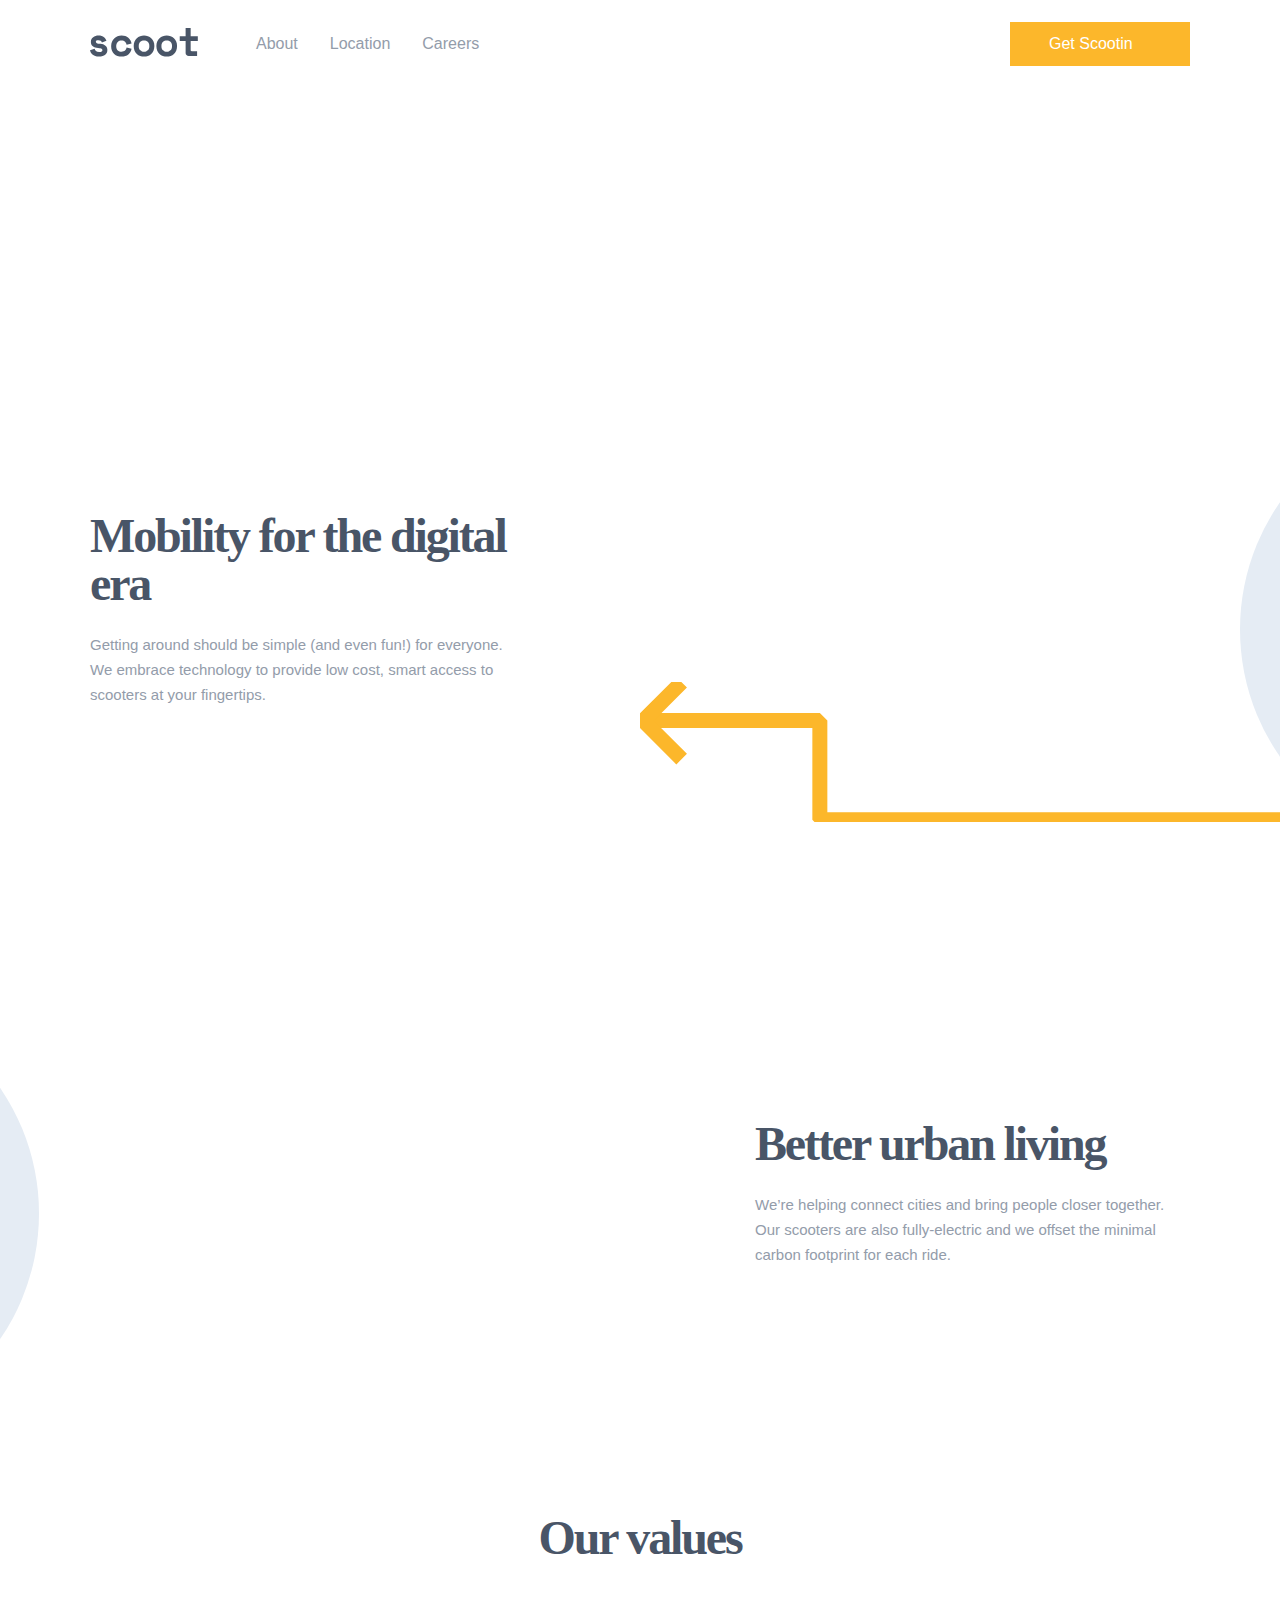
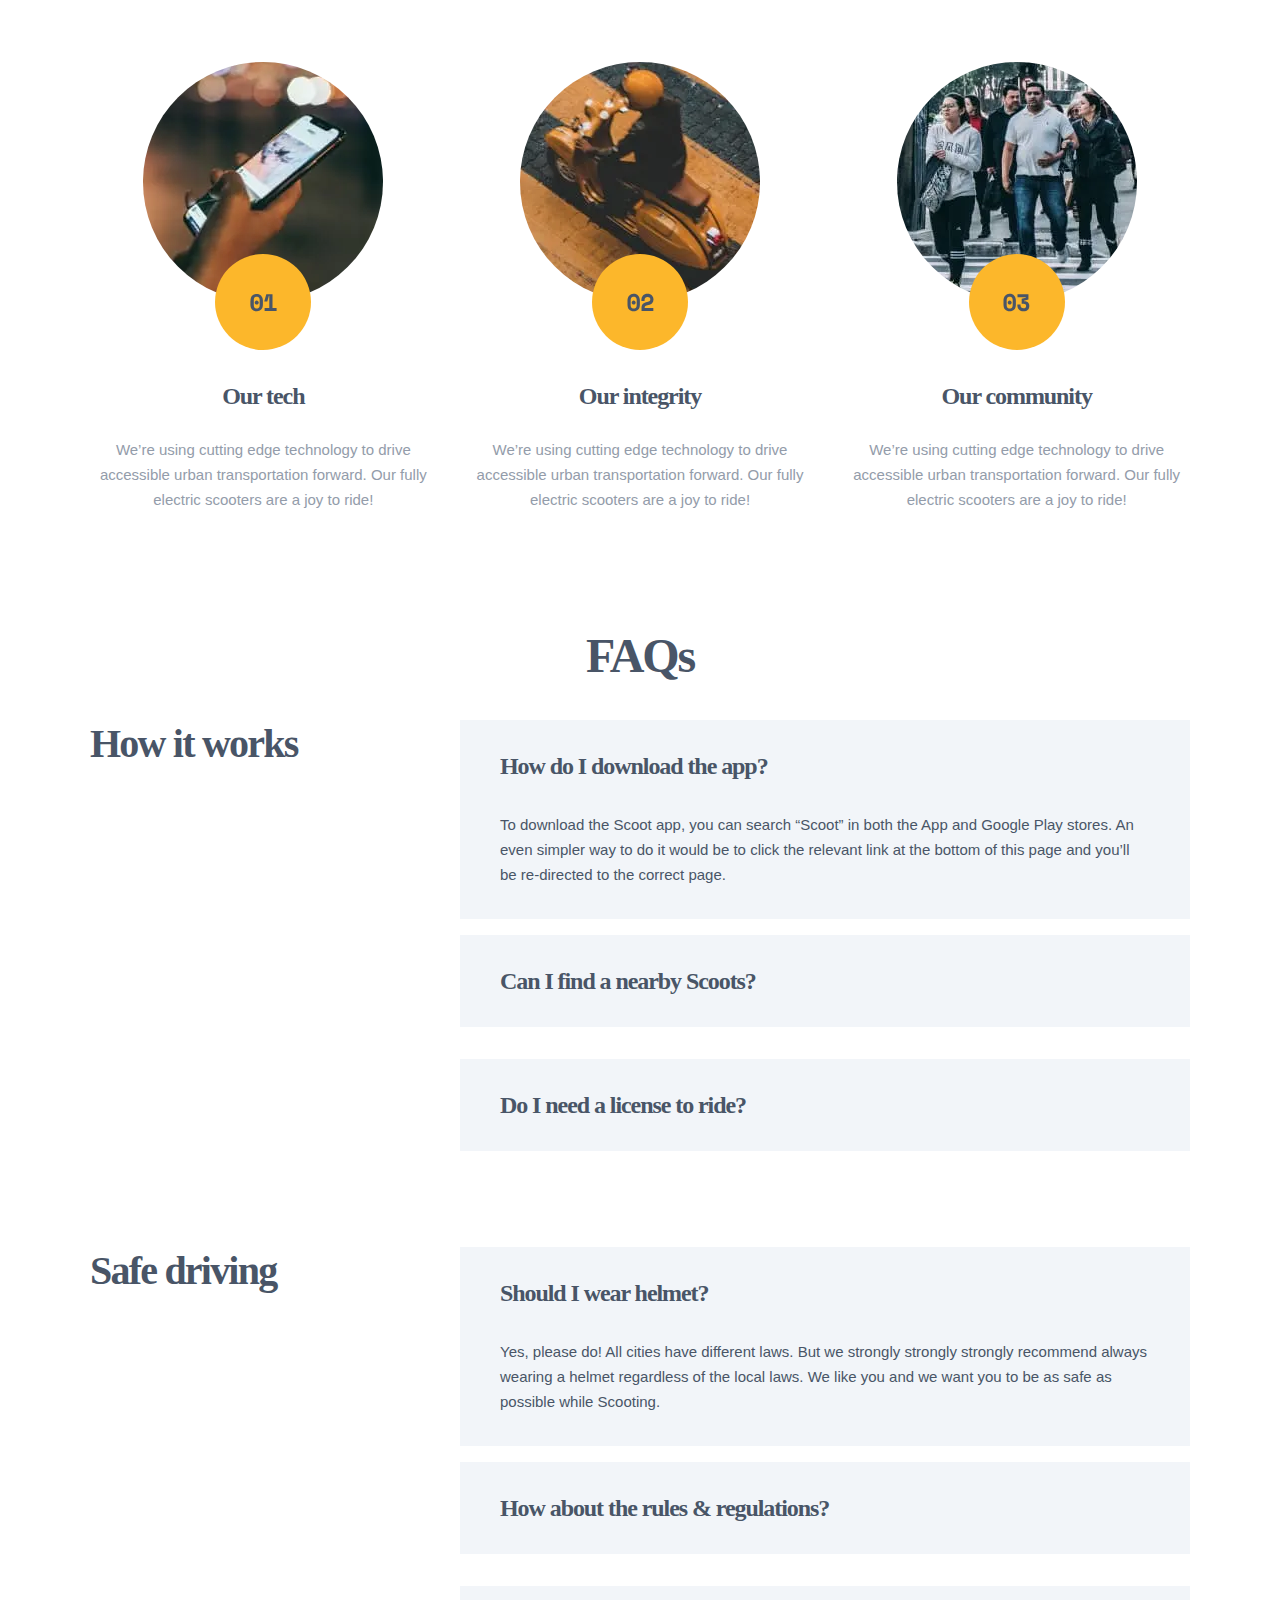
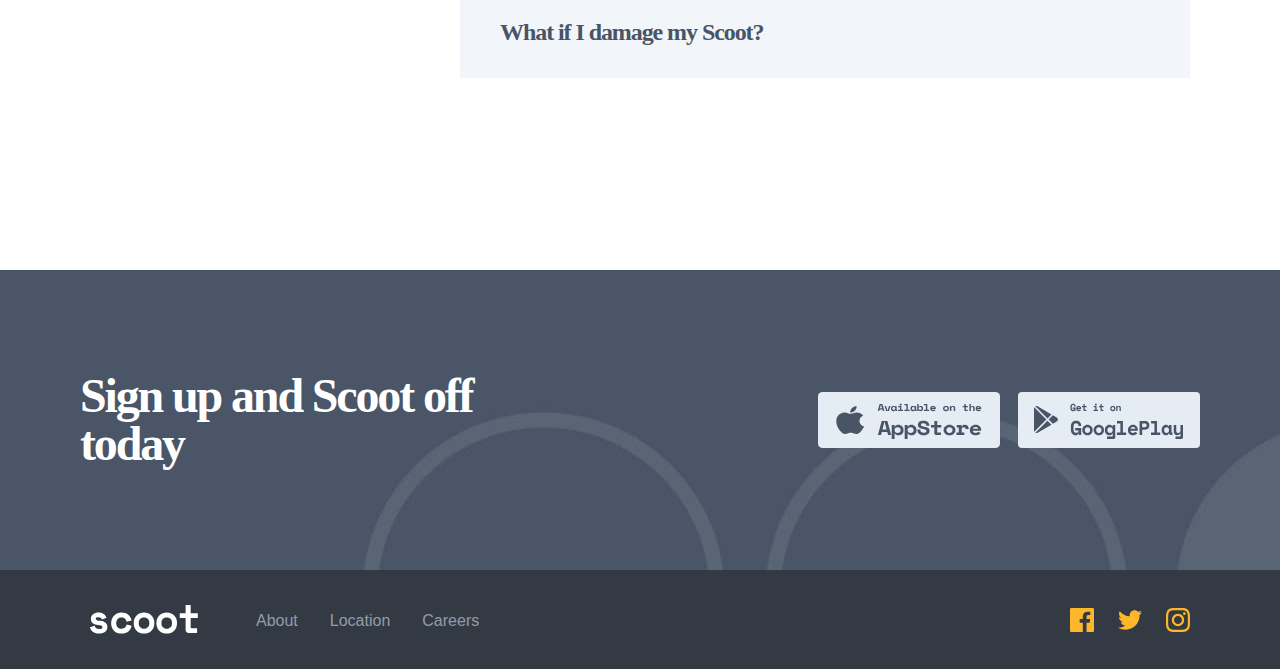
==== commit c761ab7b: "15" ====
--- a/about.html
+++ b/about.html
@@ -41,44 +41,46 @@
                 <h1 class="about-intro__tittle">About</h1>
             </div>
         </div>
-        <section class="benifits benifits--about container">
-            <h2 class="visually-hidden">benifits</h2>
-            <ul class="benifits__list">
-                <li class="benifits__item benifits__item--mobility">
-                    <picture>
-                        <source type="image/webp" media="(max-width: 767px)"
-                            srcset="img/about-telephone-mobile@2x.webp 2x, img/about-telephone-mobile.webp 1x">
-                        <source type="image/webp" srcset="img/about-benifits1@2x.webp 2x, img/about-benifits1.webp">
-                        <source media="(max-width: 767px)"
-                            srcset="img/about-telephone-mobile@2x.jpg 2x, img/about-telephone-mobile.jpg 1x">
-                        <img class="benifits__img" src="img/about-benifits1.jpg"
-                            srcset="img/about-benifits1@2x.jpg 2x, img/about-benifits1.jpg 1x" alt="telefonli qiz"
-                            width="445" height="445">
-                    </picture>
-                    <div class="benifits__wrapper">
-                        <h3 class="benifits__title">Mobility for the digital era</h3>
-                        <p class="benifits__text">Getting around should be simple (and even fun!) for everyone. We
-                            embrace technology to provide low cost, smart access to scooters at your fingertips.</p>
-                    </div>
-                </li>
-                <li class="benifits__item benifits__item--better">
-                    <picture>
-                        <source type="image/webp" media="(max-width: 767px)"
-                            srcset="img/trassa-mobile@2x.webp 2x, img/trassa-mobile.webp 1x">
-                        <source type="image/webp" srcset="img/trassa@2x.webp 2x, img/trassa.webp 1x">
-                        <source media="(max-width: 767px)"
-                            srcset="img/trassa-mobile@2x.jpg 2x, img/trassa-mobile.jpg 1x">
-                        <img class="benifits__img" src="img/trassa.jpg" srcset="img/trassa@2x.jpg 2x, img/trassa.jpg 1x"
-                            alt="manzali joy" width="445" height="445">
-                    </picture>
-                    <div class="benifits__wrapper">
-                        <h3 class="benifits__title">Better urban living</h3>
-                        <p class="benifits__text">We’re helping connect cities and bring people closer together. Our
-                            scooters are also fully-electric and we offset the minimal carbon footprint for each ride.
-                        </p>
-                    </div>
-                </li>
-            </ul>
+        <section class="benifits benifits--about">
+            <div class="container">
+                <h2 class="visually-hidden">benifits</h2>
+                <ul class="benifits__list">
+                    <li class="benifits__item benifits__item--mobility">
+                        <picture>
+                            <source type="image/webp" media="(max-width: 767px)"
+                                srcset="img/about-telephone-mobile@2x.webp 2x, img/about-telephone-mobile.webp 1x">
+                            <source type="image/webp" srcset="img/about-benifits1@2x.webp 2x, img/about-benifits1.webp">
+                            <source media="(max-width: 767px)"
+                                srcset="img/about-telephone-mobile@2x.jpg 2x, img/about-telephone-mobile.jpg 1x">
+                            <img class="benifits__img" src="img/about-benifits1.jpg"
+                                srcset="img/about-benifits1@2x.jpg 2x, img/about-benifits1.jpg 1x" alt="telefonli qiz"
+                                width="445" height="445">
+                        </picture>
+                        <div class="benifits__wrapper">
+                            <h3 class="benifits__title">Mobility for the digital era</h3>
+                            <p class="benifits__text">Getting around should be simple (and even fun!) for everyone. We
+                                embrace technology to provide low cost, smart access to scooters at your fingertips.</p>
+                        </div>
+                    </li>
+                    <li class="benifits__item benifits__item--better">
+                        <picture>
+                            <source type="image/webp" media="(max-width: 767px)"
+                                srcset="img/trassa-mobile@2x.webp 2x, img/trassa-mobile.webp 1x">
+                            <source type="image/webp" srcset="img/trassa@2x.webp 2x, img/trassa.webp 1x">
+                            <source media="(max-width: 767px)"
+                                srcset="img/trassa-mobile@2x.jpg 2x, img/trassa-mobile.jpg 1x">
+                            <img class="benifits__img" src="img/trassa.jpg" srcset="img/trassa@2x.jpg 2x, img/trassa.jpg 1x"
+                                alt="manzali joy" width="445" height="445">
+                        </picture>
+                        <div class="benifits__wrapper">
+                            <h3 class="benifits__title">Better urban living</h3>
+                            <p class="benifits__text">We’re helping connect cities and bring people closer together. Our
+                                scooters are also fully-electric and we offset the minimal carbon footprint for each ride.
+                            </p>
+                        </div>
+                    </li>
+                </ul>
+            </div>
         </section>
         <section class="our-values">
             <div class="container">
--- a/css/main.css
+++ b/css/main.css
@@ -477,6 +477,28 @@
   color: #FCB72B;
 }
 
+@-webkit-keyframes header--opened {
+  0% {
+    -webkit-transform: translateX(-100%);
+            transform: translateX(-100%);
+  }
+  100% {
+    -webkit-transform: translateX(0);
+            transform: translateX(0);
+  }
+}
+
+@keyframes header--opened {
+  0% {
+    -webkit-transform: translateX(-100%);
+            transform: translateX(-100%);
+  }
+  100% {
+    -webkit-transform: translateX(0);
+            transform: translateX(0);
+  }
+}
+
 .header {
   padding-top: 22px;
   padding-bottom: 21px;
@@ -507,13 +529,15 @@
   .header__nav--opened {
     width: 256px;
     display: block;
-    padding-left: 10px;
+    padding-left: 32px;
     position: absolute;
     top: 100%;
     left: 0;
     height: calc(100vh - 74px);
     margin-bottom: calc(100% - 53px);
     background-color: #333A44;
+    -webkit-animation: header--opened 300ms linear;
+            animation: header--opened 300ms linear;
   }
   .header__nav--opened .nav__list {
     display: block;
@@ -530,7 +554,10 @@
   .header__nav--opened + .header__link {
     display: inline;
     position: absolute;
-    top: calc(100vh - 74px);
+    top: calc(95vh - 74px);
+    left: 32px;
+    -webkit-animation: header--opened 300ms linear;
+            animation: header--opened 300ms linear;
   }
   .header__link {
     display: none;
@@ -735,15 +762,14 @@
 }
 
 .guide__list::after {
-  border: 15px solid #E5ECF4;
   background-color: #E5ECF4;
   display: block;
-  height: 1px;
-  width: 65%;
+  height: 15px;
+  width: 68%;
   content: "";
   position: absolute;
   z-index: -1;
-  top: 188px;
+  top: 198px;
   left: 0;
 }
 
@@ -814,10 +840,10 @@
     padding: 0 58px;
   }
   .guide__list::after {
-    width: 1px;
+    width: 15px;
     height: 512px;
     top: 0;
-    left: calc(50% - 254px);
+    left: calc(50% - 248px);
   }
   .guide__item {
     padding: 0;
@@ -857,7 +883,6 @@
 
 .benifits {
   margin-bottom: 307px;
-  max-width: 1440px;
   overflow: hidden;
 }
 
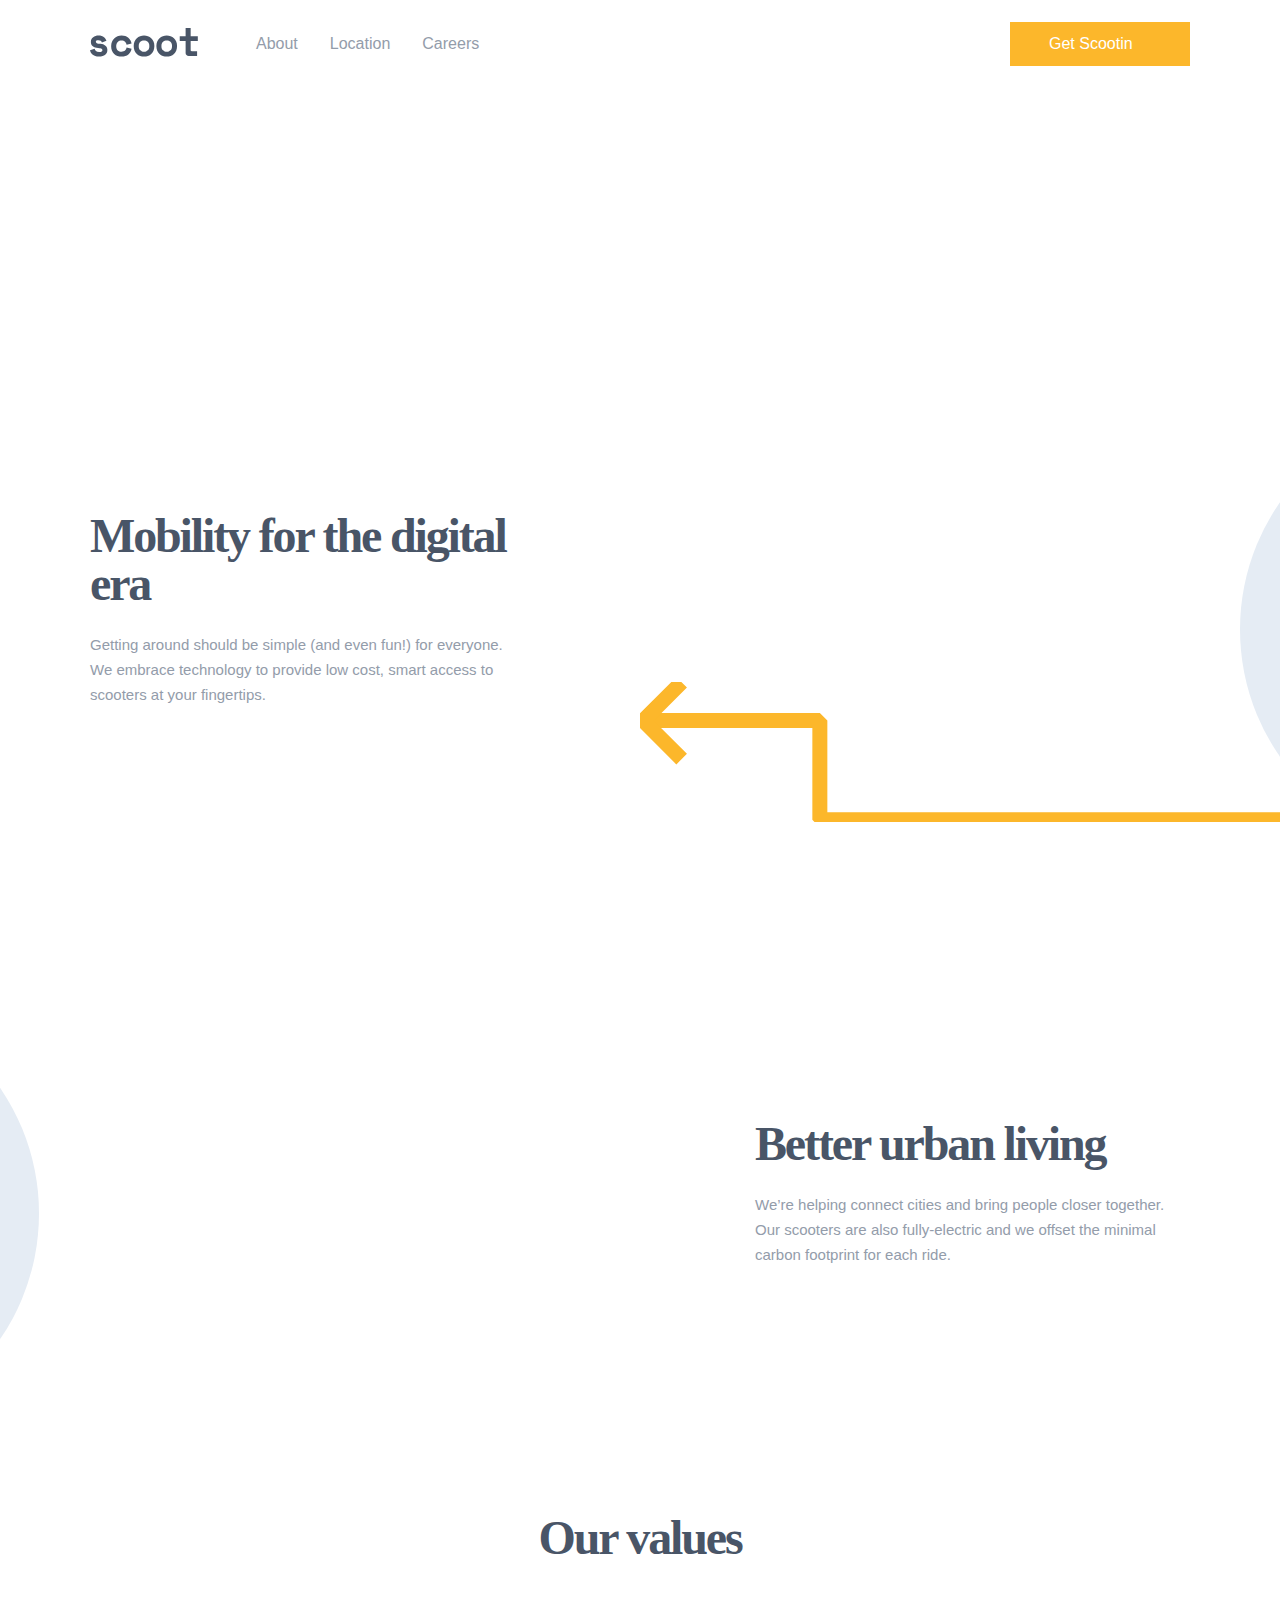
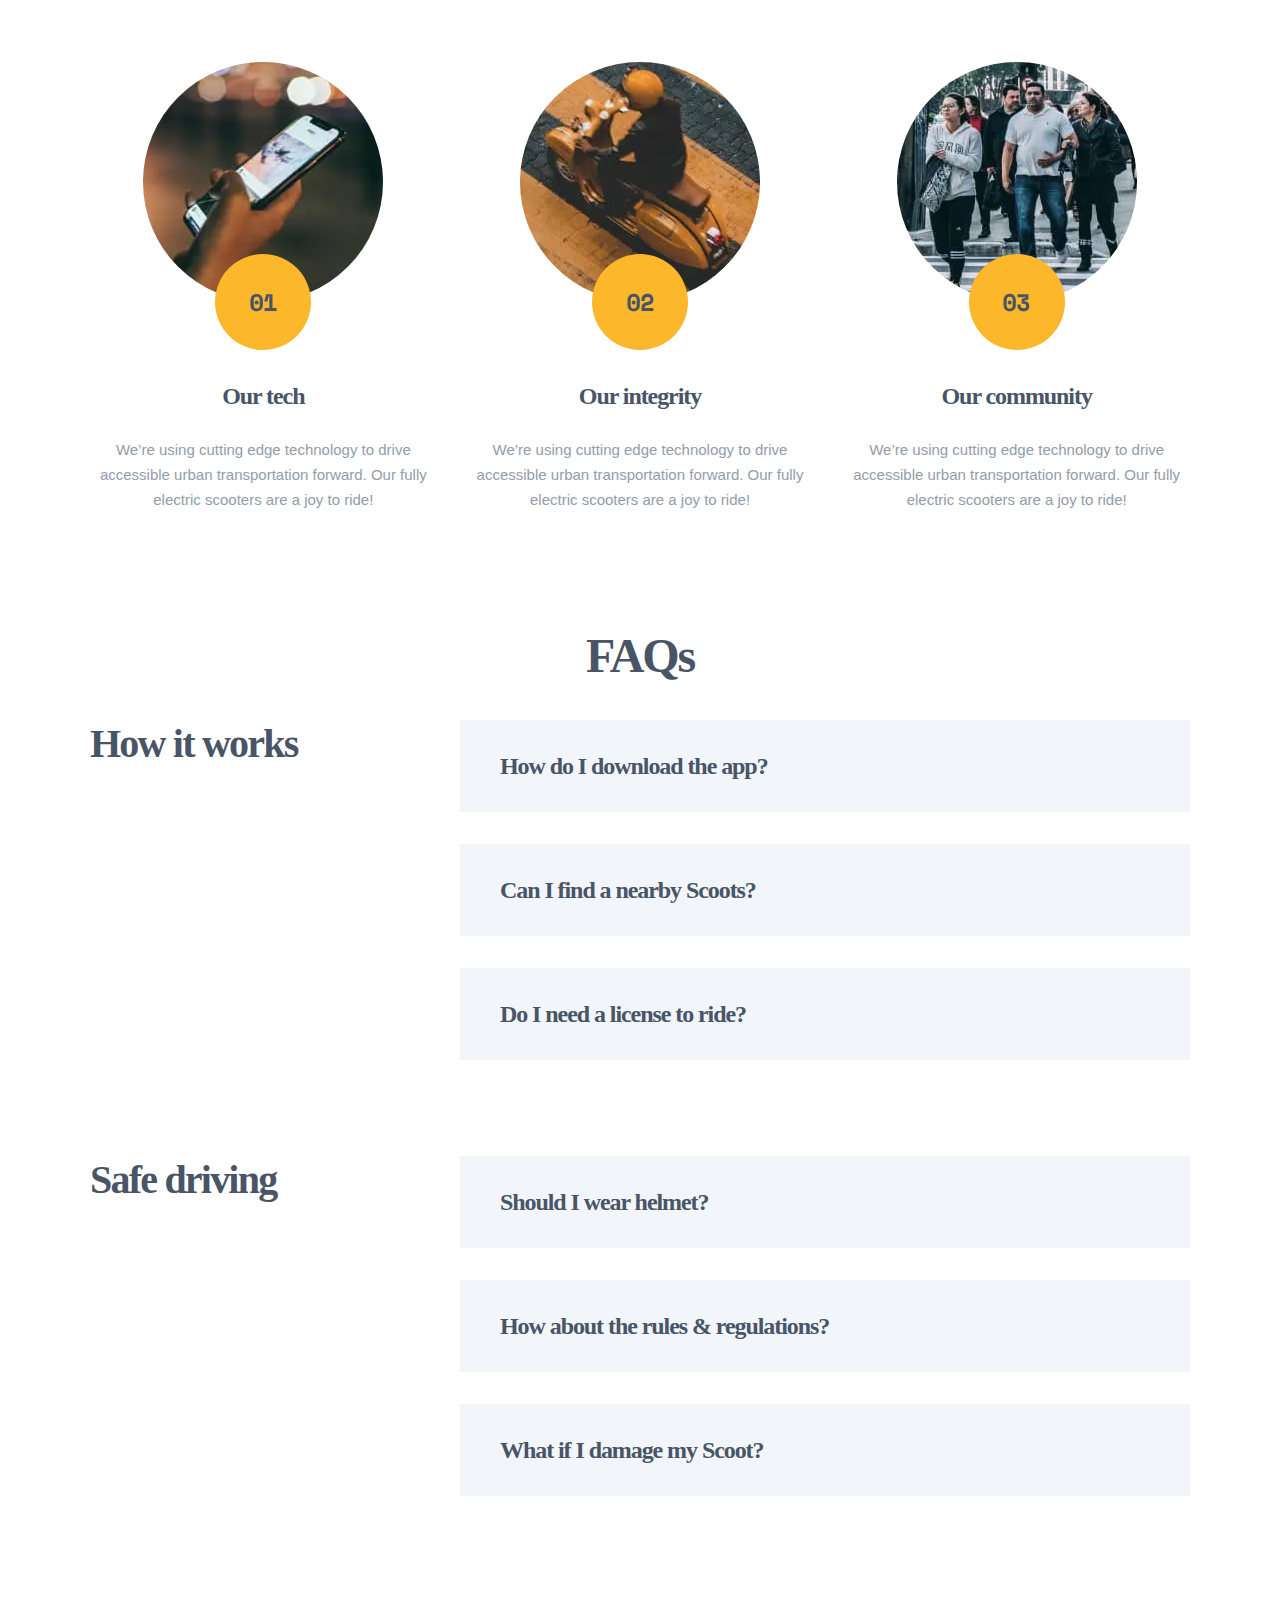
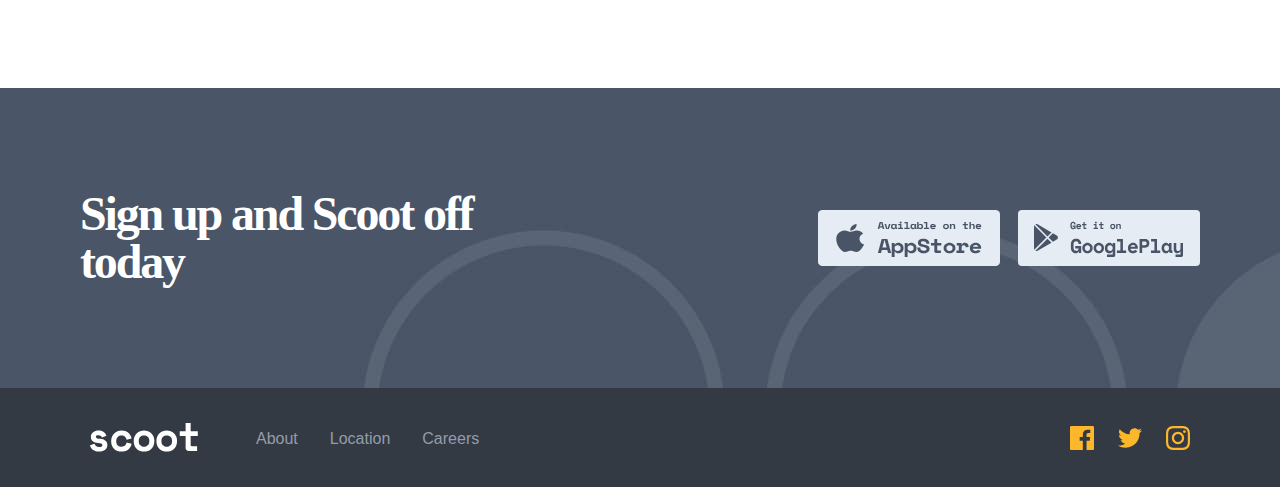
==== commit 0986e362: "15" ====
--- a/about.html
+++ b/about.html
@@ -43,7 +43,7 @@
         </div>
         <section class="benifits benifits--about">
             <div class="container">
-                <h2 class="visually-hidden">benifits</h2>
+                <h2 class="visually-hidden">Good sides</h2>
                 <ul class="benifits__list">
                     <li class="benifits__item benifits__item--mobility">
                         <picture>
@@ -133,7 +133,7 @@
                     <li class="faqs__item">
                         <h3 class="faqs__item-title">How it works</h3>
                         <div class="faqs__item-wrapper">
-                            <button class="faqs__item-btn faqs__item-btn--opened">
+                            <button class="faqs__item-btn ">
                                 How do I download the app?
                             </button>
                             <p class="faqs__item-btn-text">To download the Scoot app, you can search “Scoot” in both the
@@ -156,7 +156,7 @@
                     <li class="faqs__item">
                         <h3 class="faqs__item-title">Safe driving</h3>
                         <div class="faqs__item-wrapper">
-                            <button class="faqs__item-btn faqs__item-btn--opened">
+                            <button class="faqs__item-btn">
                                 Should I wear helmet?
                             </button>
                             <p class="faqs__item-btn-text">Yes, please do! All cities have different laws. But we
--- a/css/main.css
+++ b/css/main.css
@@ -531,6 +531,7 @@
     display: block;
     padding-left: 32px;
     position: absolute;
+    z-index: 2;
     top: 100%;
     left: 0;
     height: calc(100vh - 74px);
@@ -539,6 +540,15 @@
     -webkit-animation: header--opened 300ms linear;
             animation: header--opened 300ms linear;
   }
+  .header__nav--opened::before {
+    content: "";
+    height: calc(100vh - 74px);
+    background-color: #000;
+    opacity: 0.5;
+    position: absolute;
+    left: 256px;
+    width: 100vw;
+  }
   .header__nav--opened .nav__list {
     display: block;
     margin-left: 0;
@@ -554,6 +564,7 @@
   .header__nav--opened + .header__link {
     display: inline;
     position: absolute;
+    z-index: 2;
     top: calc(95vh - 74px);
     left: 32px;
     -webkit-animation: header--opened 300ms linear;
